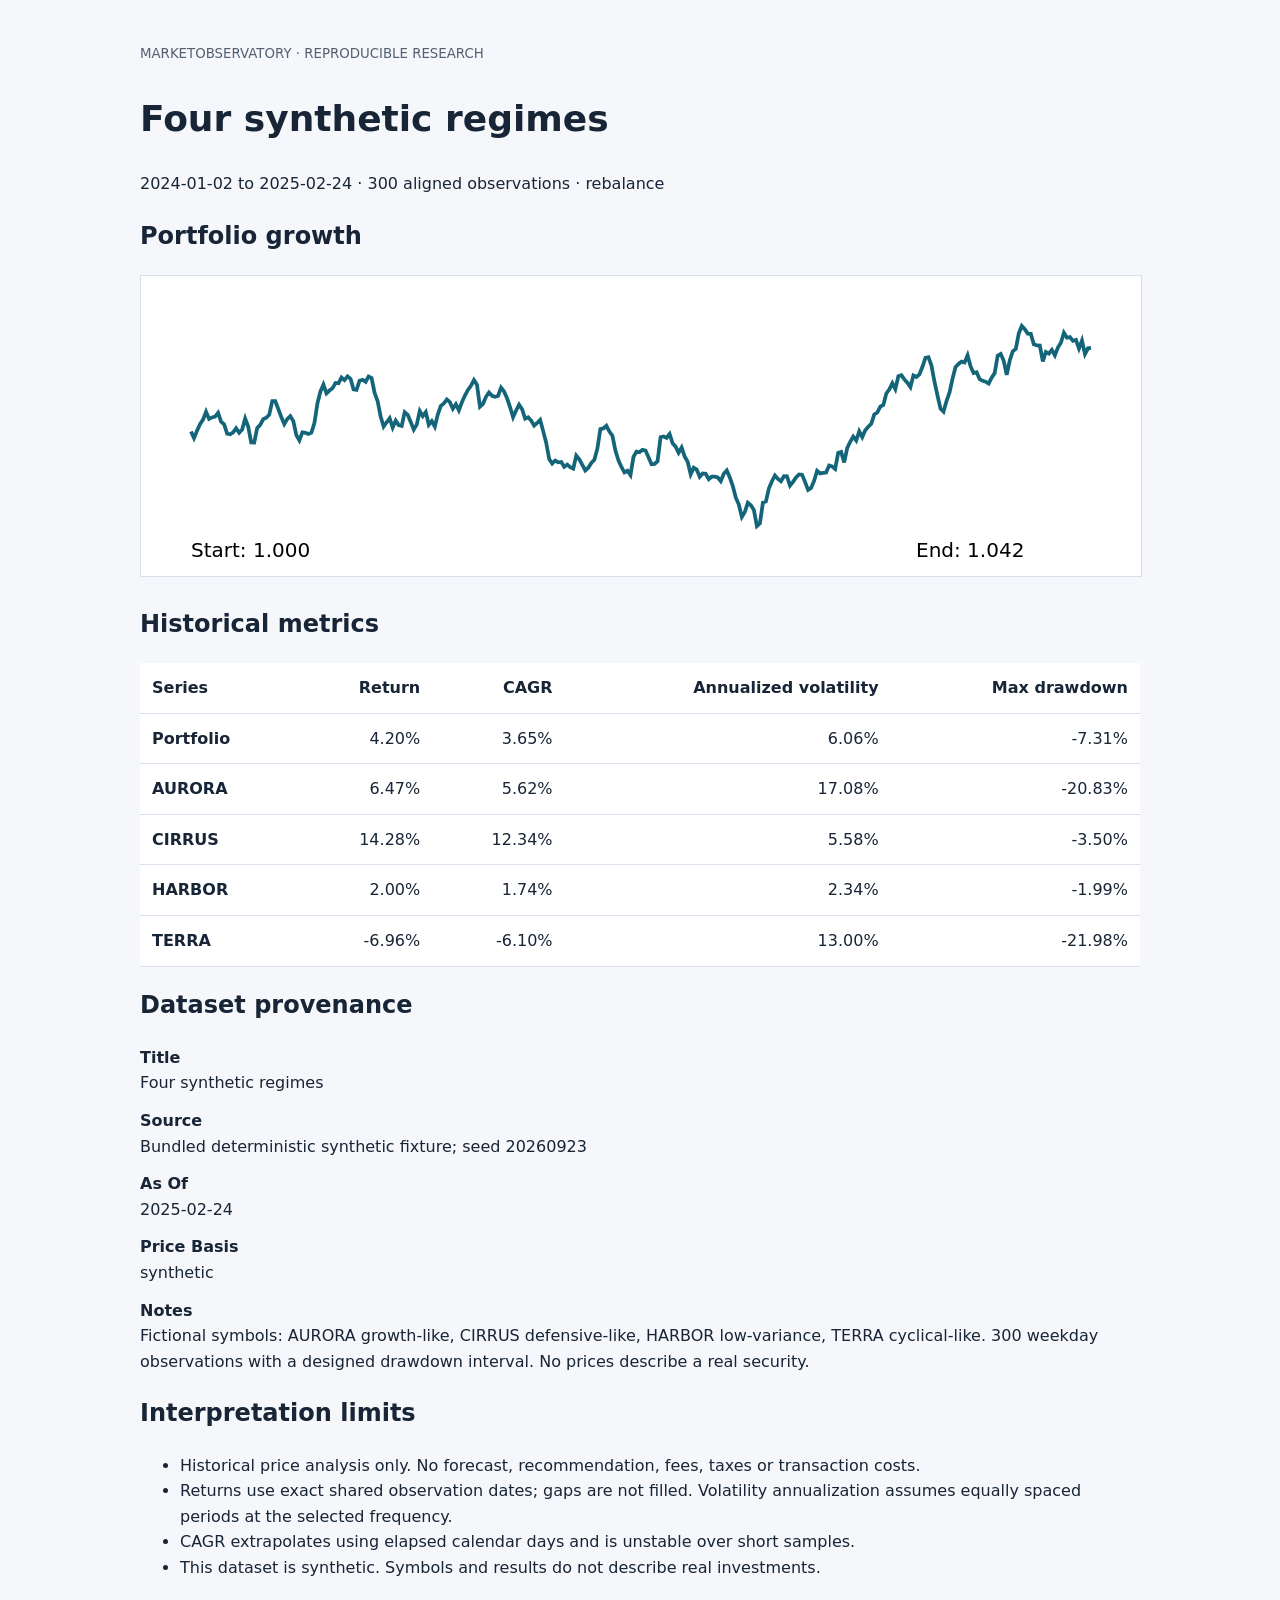
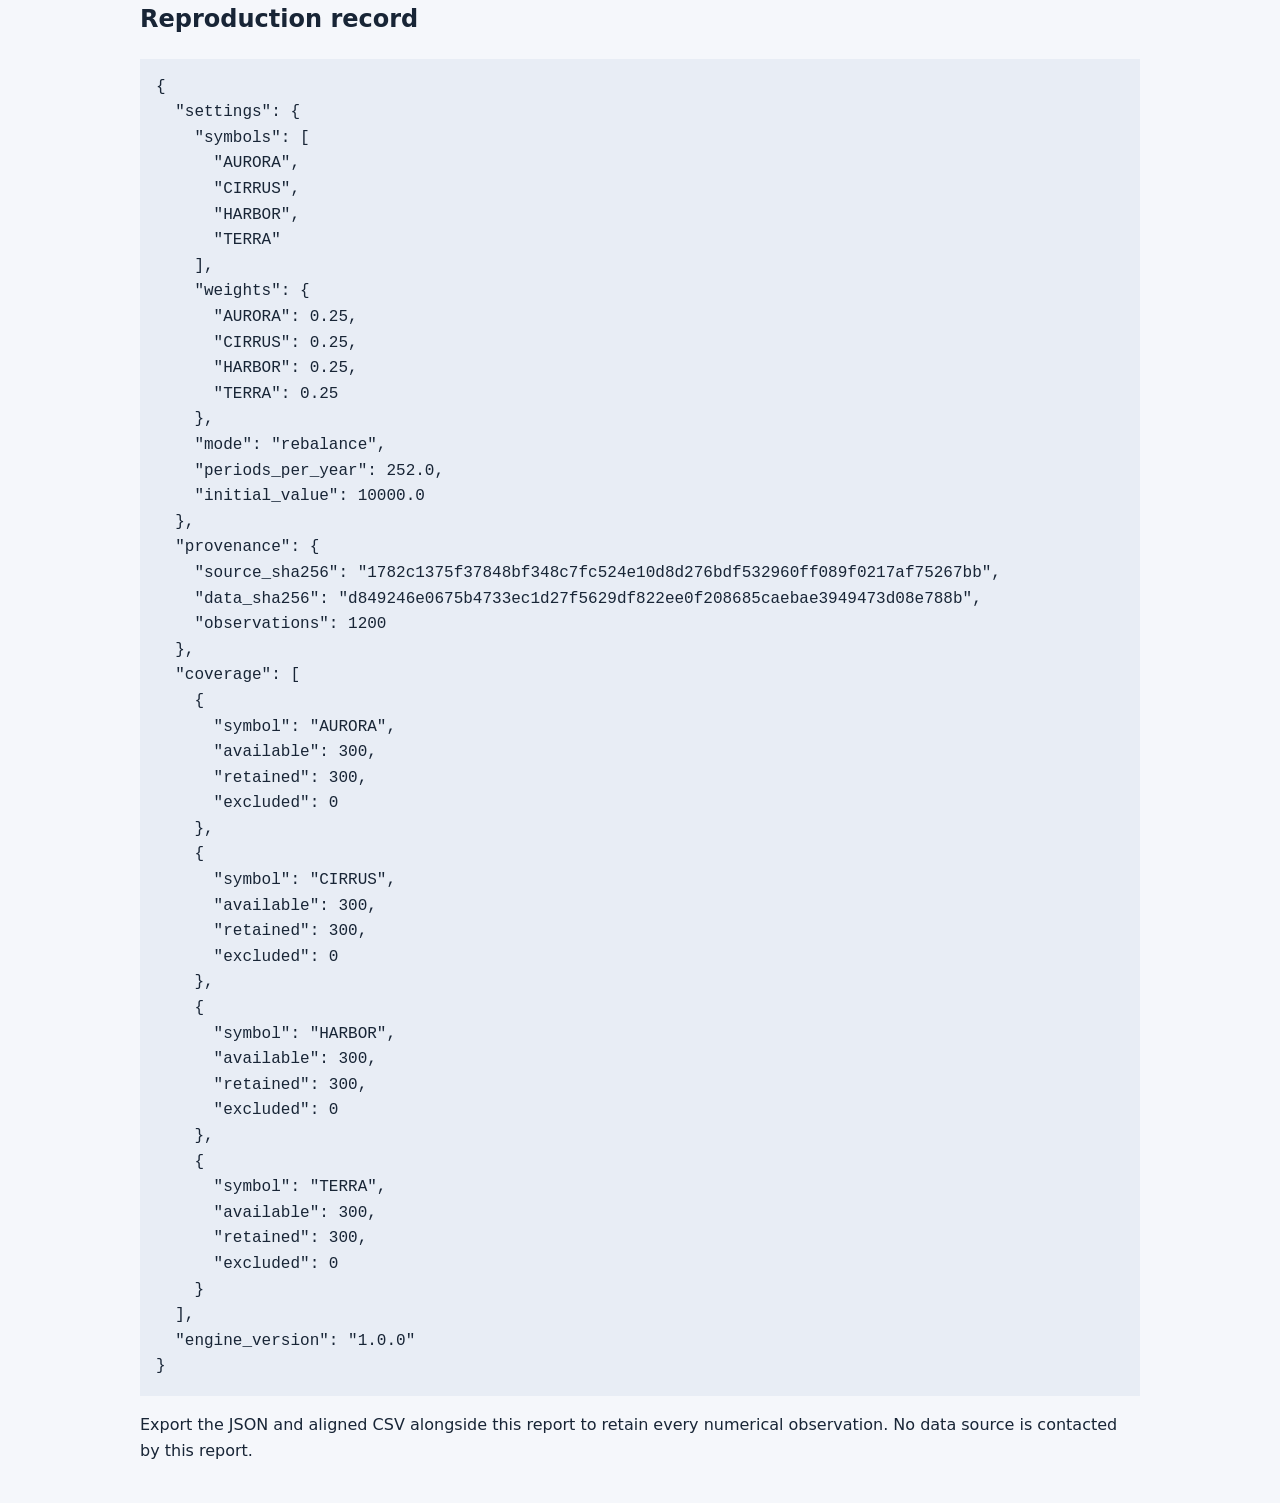
==== docs/example-report.html @ bc867bb7 "Build an offline market research terminal with reproducible scenarios" ====
<!doctype html><html lang="en"><meta charset="utf-8"><meta name="viewport" content="width=device-width,initial-scale=1"><title>Four synthetic regimes | MarketObservatory</title><style>body{font:16px/1.6 system-ui,sans-serif;color:#182536;background:#f5f7fb;max-width:1000px;margin:40px auto;padding:0 24px}h1{font-size:36px}small{color:#526071}table{border-collapse:collapse;width:100%;background:white}th,td{text-align:right;padding:12px;border-bottom:1px solid #d9e0eb}th:first-child{text-align:left}dt{font-weight:bold}dd{margin:0 0 12px;overflow-wrap:anywhere}pre{white-space:pre-wrap;overflow-wrap:anywhere;background:#e8edf5;padding:16px}svg{width:100%;background:white;border:1px solid #d9e0eb}@media print{body{margin:0}}</style><body><small>MARKETOBSERVATORY · REPRODUCIBLE RESEARCH</small><h1>Four synthetic regimes</h1><p>2024-01-02 to 2025-02-24 · 300 aligned observations · rebalance</p><h2>Portfolio growth</h2><svg viewBox="0 0 800 240" role="img" aria-label="Historical portfolio growth"><path d="M40.00,124.34 L42.41,129.70 L44.82,123.87 L47.22,118.51 L49.63,114.87 L52.04,108.66 L54.45,114.33 L56.86,113.13 L59.26,112.51 L61.67,109.46 L64.08,116.52 L66.49,118.58 L68.90,126.07 L71.30,126.60 L73.71,125.12 L76.12,121.85 L78.53,125.39 L80.94,122.86 L83.34,114.11 L85.75,120.44 L88.16,133.08 L90.57,133.21 L92.98,121.49 L95.38,119.13 L97.79,114.57 L100.20,113.44 L102.61,110.95 L105.02,100.07 L107.42,100.07 L109.83,106.41 L112.24,112.84 L114.65,118.53 L117.06,114.33 L119.46,112.08 L121.87,116.09 L124.28,127.27 L126.69,131.52 L129.10,125.13 L131.51,125.44 L133.91,126.44 L136.32,125.34 L138.73,117.57 L141.14,101.95 L143.55,92.38 L145.95,86.98 L148.36,93.96 L150.77,91.63 L153.18,89.87 L155.59,85.60 L157.99,85.80 L160.40,81.18 L162.81,83.25 L165.22,80.27 L167.63,82.25 L170.03,90.73 L172.44,91.15 L174.85,83.83 L177.26,83.05 L179.67,84.66 L182.07,80.41 L184.48,81.62 L186.89,93.59 L189.30,100.14 L191.71,112.37 L194.11,120.47 L196.52,117.01 L198.93,113.77 L201.34,121.16 L203.75,115.76 L206.15,119.32 L208.56,119.97 L210.97,108.94 L213.38,111.09 L215.79,116.71 L218.19,122.85 L220.60,118.92 L223.01,108.02 L225.42,112.13 L227.83,108.94 L230.23,119.03 L232.64,116.06 L235.05,120.54 L237.46,110.68 L239.87,103.94 L242.27,101.91 L244.68,98.75 L247.09,100.95 L249.50,106.21 L251.91,102.59 L254.31,107.44 L256.72,101.06 L259.13,95.61 L261.54,91.17 L263.95,87.81 L266.35,83.16 L268.76,86.98 L271.17,104.47 L273.58,102.24 L275.99,96.64 L278.39,93.19 L280.80,95.82 L283.21,96.59 L285.62,96.00 L288.03,89.29 L290.43,92.35 L292.84,97.83 L295.25,104.85 L297.66,112.96 L300.07,107.58 L302.47,102.94 L304.88,106.56 L307.29,114.08 L309.70,112.98 L312.11,115.70 L314.52,119.64 L316.92,117.55 L319.33,115.06 L321.74,124.11 L324.15,133.38 L326.56,146.47 L328.96,150.09 L331.37,147.63 L333.78,149.03 L336.19,148.73 L338.60,152.60 L341.00,150.87 L343.41,152.93 L345.82,154.04 L348.23,143.74 L350.64,146.68 L353.04,151.16 L355.45,155.59 L357.86,153.41 L360.27,149.54 L362.68,147.08 L365.08,138.18 L367.49,122.52 L369.90,121.96 L372.31,119.86 L374.72,124.49 L377.12,127.78 L379.53,139.68 L381.94,147.45 L384.35,152.79 L386.76,157.07 L389.16,155.75 L391.57,159.22 L393.98,144.72 L396.39,140.42 L398.80,140.97 L401.20,139.07 L403.61,139.67 L406.02,145.08 L408.43,150.58 L410.84,150.32 L413.24,148.18 L415.65,129.05 L418.06,128.34 L420.47,129.51 L422.88,126.41 L425.28,133.85 L427.69,136.54 L430.10,141.40 L432.51,137.28 L434.92,144.31 L437.32,148.64 L439.73,158.63 L442.14,153.35 L444.55,154.82 L446.96,160.59 L449.36,157.92 L451.77,158.26 L454.18,162.53 L456.59,160.55 L459.00,160.54 L461.40,161.19 L463.81,164.14 L466.22,158.20 L468.63,155.55 L471.04,161.15 L473.44,168.12 L475.85,177.37 L478.26,182.86 L480.67,192.74 L483.08,188.69 L485.48,181.43 L487.89,183.38 L490.30,187.12 L492.71,200.00 L495.12,197.83 L497.53,181.30 L499.93,180.33 L502.34,169.83 L504.75,164.16 L507.16,159.58 L509.57,162.38 L511.97,164.23 L514.38,160.17 L516.79,160.27 L519.20,167.69 L521.61,164.72 L524.01,161.09 L526.42,158.72 L528.83,158.92 L531.24,164.69 L533.65,171.15 L536.05,169.51 L538.46,163.98 L540.87,155.89 L543.28,157.98 L545.69,157.47 L548.09,157.26 L550.50,151.55 L552.91,152.29 L555.32,154.32 L557.73,141.53 L560.13,140.70 L562.54,149.17 L564.95,137.69 L567.36,132.61 L569.77,128.46 L572.17,131.62 L574.58,124.27 L576.99,128.87 L579.40,123.45 L581.81,120.64 L584.21,118.19 L586.62,110.85 L589.03,109.25 L591.44,104.44 L593.85,103.11 L596.25,93.96 L598.66,90.63 L601.07,85.68 L603.48,90.44 L605.89,80.10 L608.29,79.33 L610.70,82.71 L613.11,85.40 L615.52,88.86 L617.93,79.61 L620.33,80.77 L622.74,78.68 L625.15,72.65 L627.56,65.53 L629.97,64.93 L632.37,71.67 L634.78,84.59 L637.19,95.61 L639.60,106.10 L642.01,108.57 L644.41,100.05 L646.82,93.16 L649.23,82.12 L651.64,72.84 L654.05,70.31 L656.45,68.47 L658.86,69.23 L661.27,63.43 L663.68,72.37 L666.09,77.59 L668.49,76.95 L670.90,82.56 L673.31,83.85 L675.72,84.59 L678.13,86.05 L680.54,81.38 L682.94,77.61 L685.35,63.65 L687.76,62.25 L690.17,67.85 L692.58,79.01 L694.98,67.61 L697.39,60.26 L699.80,58.43 L702.21,46.06 L704.62,40.00 L707.02,42.53 L709.43,46.11 L711.84,46.22 L714.25,54.63 L716.66,55.51 L719.06,55.66 L721.47,68.32 L723.88,60.72 L726.29,62.08 L728.70,59.03 L731.10,63.49 L733.51,57.19 L735.92,53.35 L738.33,45.46 L740.74,49.40 L743.14,48.92 L745.55,51.93 L747.96,51.13 L750.37,58.04 L752.78,51.69 L755.18,62.41 L757.59,57.85 L760.00,57.46" fill="none" stroke="#146579" stroke-width="3"/><text x="40" y="225">Start: 1.000</text><text x="620" y="225">End: 1.042</text></svg><h2>Historical metrics</h2><table><thead><tr><th>Series</th><th>Return</th><th>CAGR</th><th>Annualized volatility</th><th>Max drawdown</th></tr></thead><tbody><tr><th>Portfolio</th><td>4.20%</td><td>3.65%</td><td>6.06%</td><td>-7.31%</td></tr><tr><th>AURORA</th><td>6.47%</td><td>5.62%</td><td>17.08%</td><td>-20.83%</td></tr><tr><th>CIRRUS</th><td>14.28%</td><td>12.34%</td><td>5.58%</td><td>-3.50%</td></tr><tr><th>HARBOR</th><td>2.00%</td><td>1.74%</td><td>2.34%</td><td>-1.99%</td></tr><tr><th>TERRA</th><td>-6.96%</td><td>-6.10%</td><td>13.00%</td><td>-21.98%</td></tr></tbody></table><h2>Dataset provenance</h2><dl><dt>Title</dt><dd>Four synthetic regimes</dd><dt>Source</dt><dd>Bundled deterministic synthetic fixture; seed 20260923</dd><dt>As Of</dt><dd>2025-02-24</dd><dt>Price Basis</dt><dd>synthetic</dd><dt>Notes</dt><dd>Fictional symbols: AURORA growth-like, CIRRUS defensive-like, HARBOR low-variance, TERRA cyclical-like. 300 weekday observations with a designed drawdown interval. No prices describe a real security.</dd></dl><h2>Interpretation limits</h2><ul><li>Historical price analysis only. No forecast, recommendation, fees, taxes or transaction costs.</li><li>Returns use exact shared observation dates; gaps are not filled. Volatility annualization assumes equally spaced periods at the selected frequency.</li><li>CAGR extrapolates using elapsed calendar days and is unstable over short samples.</li><li>This dataset is synthetic. Symbols and results do not describe real investments.</li></ul><h2>Reproduction record</h2><pre>{
  &quot;settings&quot;: {
    &quot;symbols&quot;: [
      &quot;AURORA&quot;,
      &quot;CIRRUS&quot;,
      &quot;HARBOR&quot;,
      &quot;TERRA&quot;
    ],
    &quot;weights&quot;: {
      &quot;AURORA&quot;: 0.25,
      &quot;CIRRUS&quot;: 0.25,
      &quot;HARBOR&quot;: 0.25,
      &quot;TERRA&quot;: 0.25
    },
    &quot;mode&quot;: &quot;rebalance&quot;,
    &quot;periods_per_year&quot;: 252.0,
    &quot;initial_value&quot;: 10000.0
  },
  &quot;provenance&quot;: {
    &quot;source_sha256&quot;: &quot;1782c1375f37848bf348c7fc524e10d8d276bdf532960ff089f0217af75267bb&quot;,
    &quot;data_sha256&quot;: &quot;d849246e0675b4733ec1d27f5629df822ee0f208685caebae3949473d08e788b&quot;,
    &quot;observations&quot;: 1200
  },
  &quot;coverage&quot;: [
    {
      &quot;symbol&quot;: &quot;AURORA&quot;,
      &quot;available&quot;: 300,
      &quot;retained&quot;: 300,
      &quot;excluded&quot;: 0
    },
    {
      &quot;symbol&quot;: &quot;CIRRUS&quot;,
      &quot;available&quot;: 300,
      &quot;retained&quot;: 300,
      &quot;excluded&quot;: 0
    },
    {
      &quot;symbol&quot;: &quot;HARBOR&quot;,
      &quot;available&quot;: 300,
      &quot;retained&quot;: 300,
      &quot;excluded&quot;: 0
    },
    {
      &quot;symbol&quot;: &quot;TERRA&quot;,
      &quot;available&quot;: 300,
      &quot;retained&quot;: 300,
      &quot;excluded&quot;: 0
    }
  ],
  &quot;engine_version&quot;: &quot;1.0.0&quot;
}</pre><p>Export the JSON and aligned CSV alongside this report to retain every numerical observation. No data source is contacted by this report.</p></body></html>
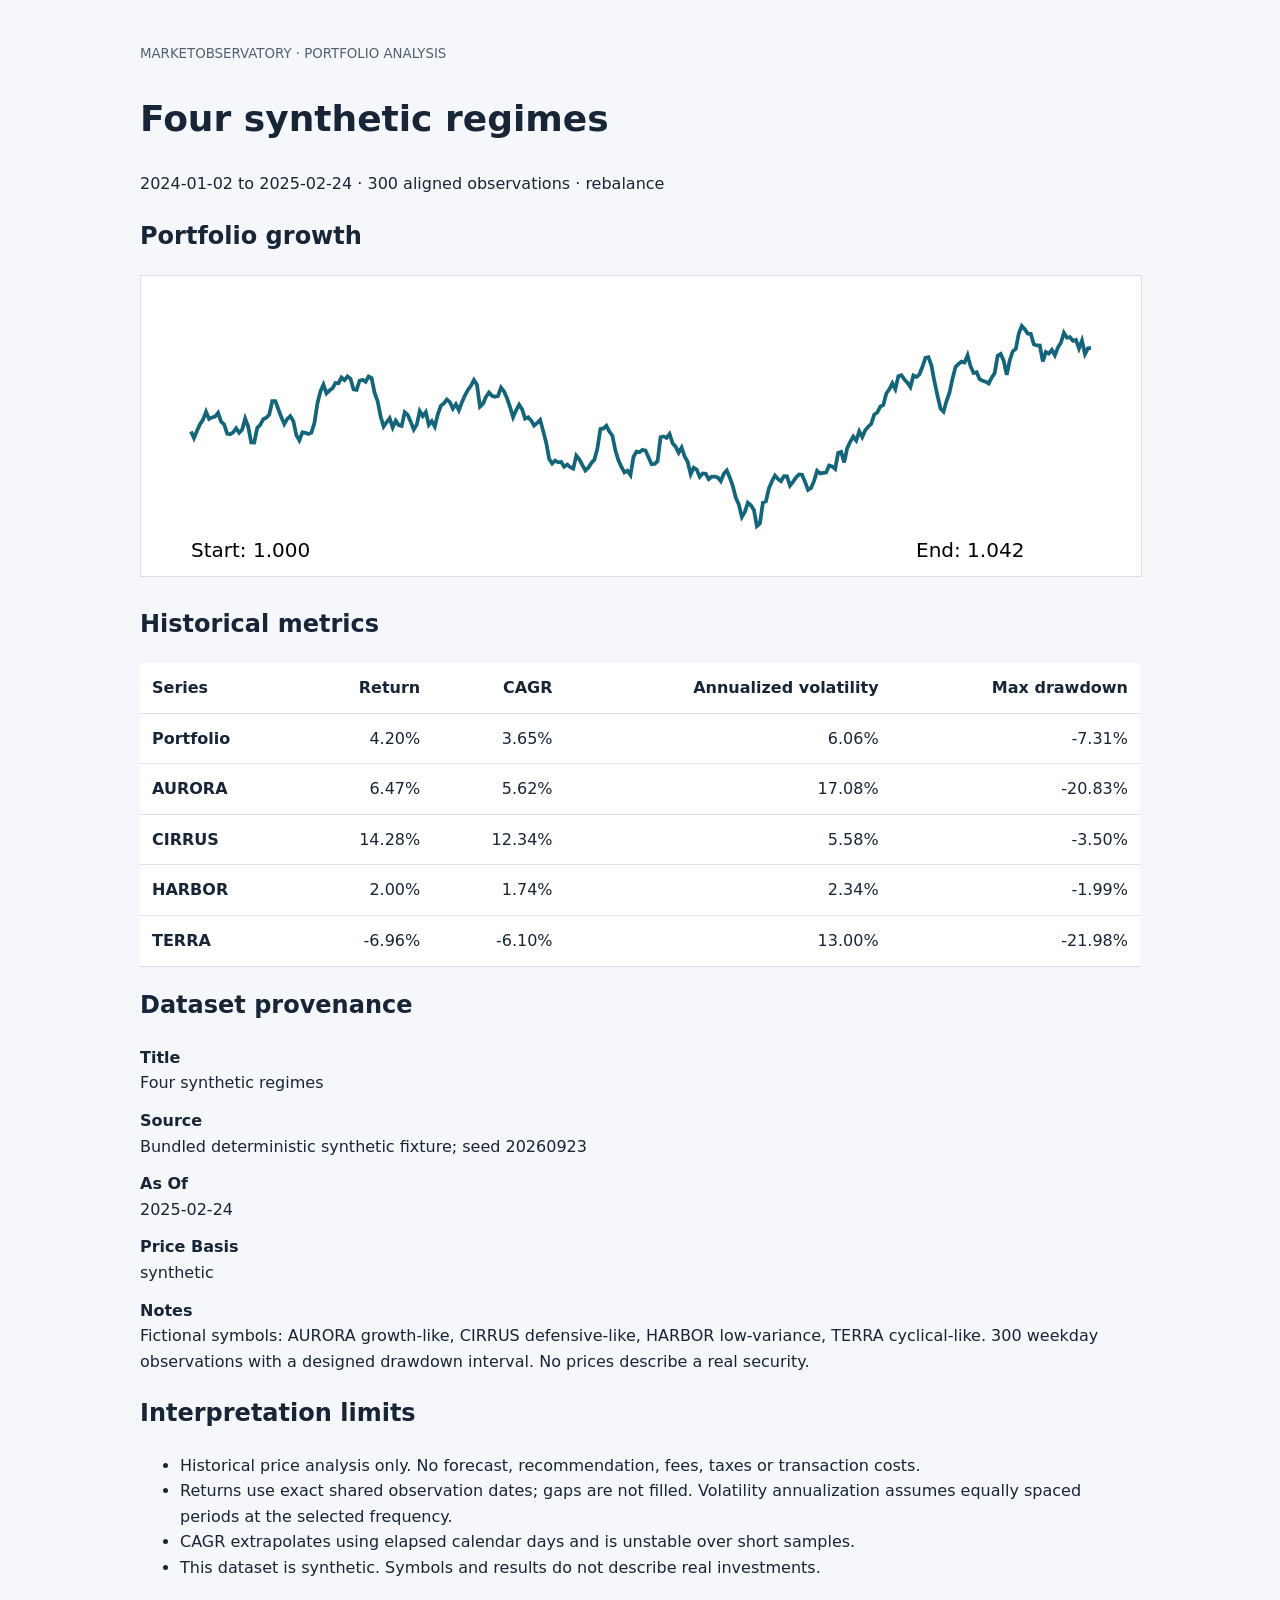
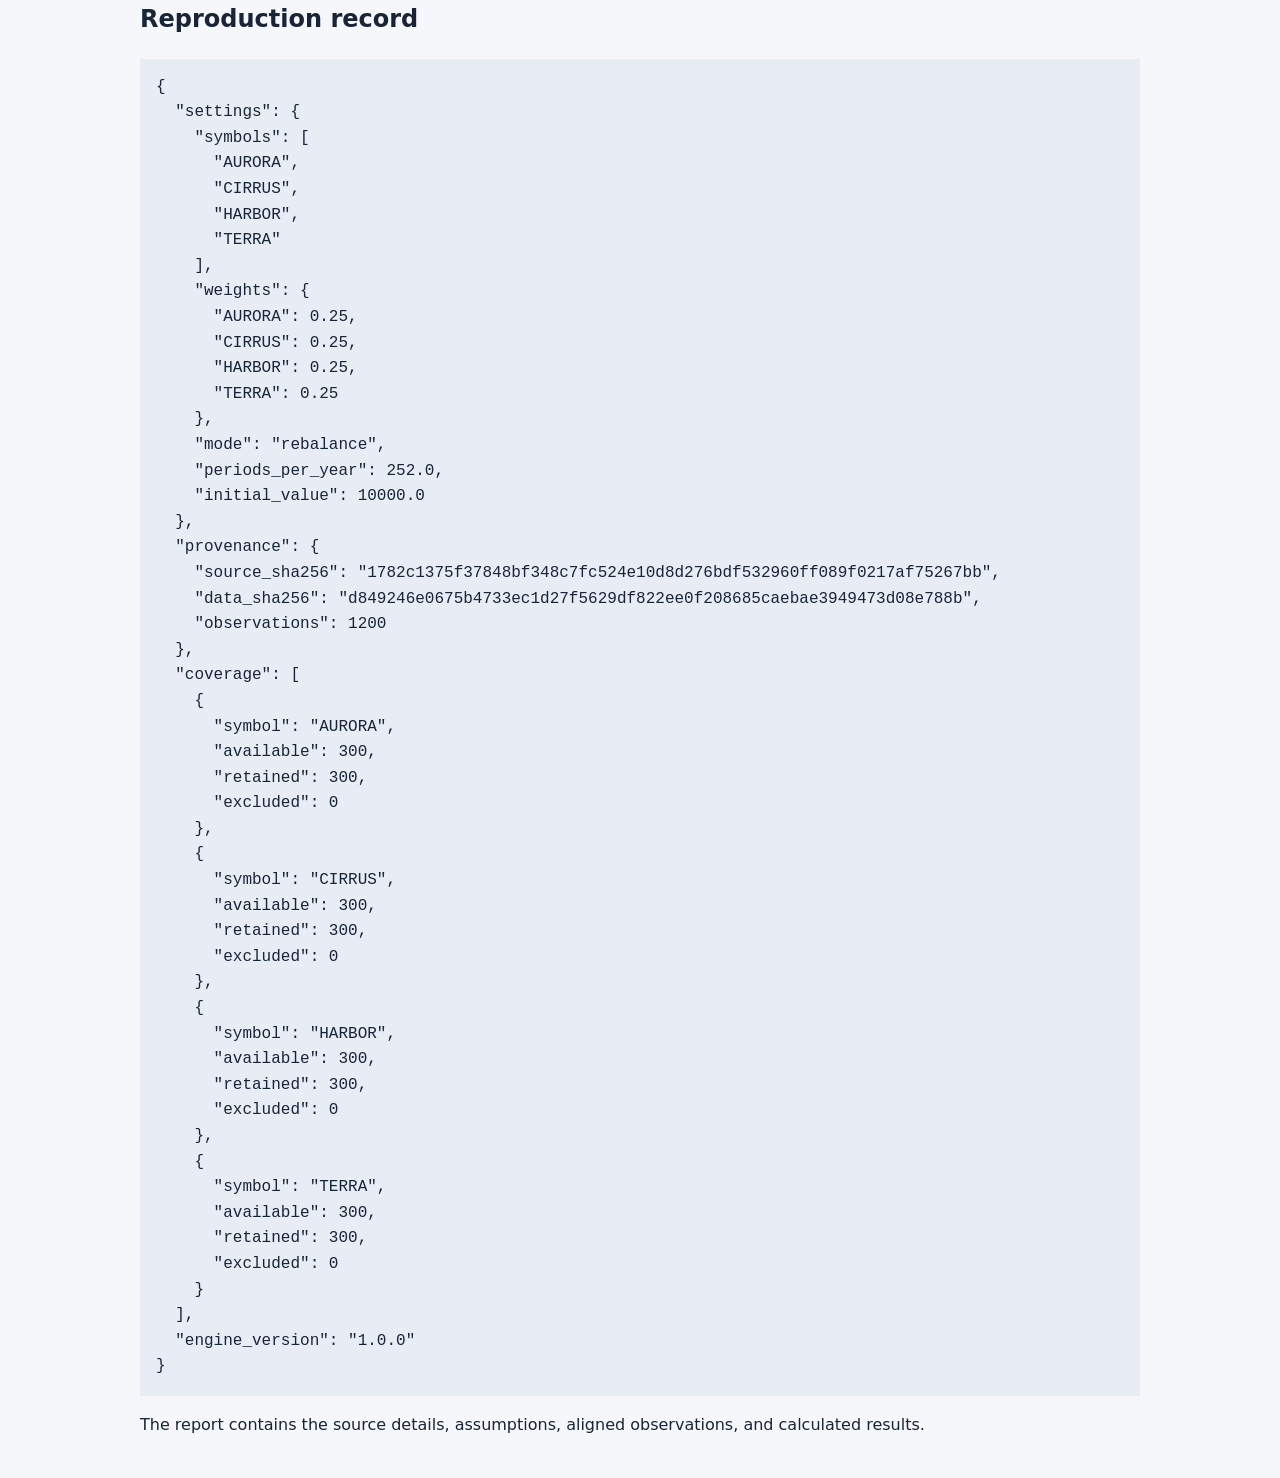
==== commit b0e5cd79: "Replace generic MarketObservatory copy" ====
--- a/docs/example-report.html
+++ b/docs/example-report.html
@@ -1,4 +1,4 @@
-<!doctype html><html lang="en"><meta charset="utf-8"><meta name="viewport" content="width=device-width,initial-scale=1"><title>Four synthetic regimes | MarketObservatory</title><style>body{font:16px/1.6 system-ui,sans-serif;color:#182536;background:#f5f7fb;max-width:1000px;margin:40px auto;padding:0 24px}h1{font-size:36px}small{color:#526071}table{border-collapse:collapse;width:100%;background:white}th,td{text-align:right;padding:12px;border-bottom:1px solid #d9e0eb}th:first-child{text-align:left}dt{font-weight:bold}dd{margin:0 0 12px;overflow-wrap:anywhere}pre{white-space:pre-wrap;overflow-wrap:anywhere;background:#e8edf5;padding:16px}svg{width:100%;background:white;border:1px solid #d9e0eb}@media print{body{margin:0}}</style><body><small>MARKETOBSERVATORY · REPRODUCIBLE RESEARCH</small><h1>Four synthetic regimes</h1><p>2024-01-02 to 2025-02-24 · 300 aligned observations · rebalance</p><h2>Portfolio growth</h2><svg viewBox="0 0 800 240" role="img" aria-label="Historical portfolio growth"><path d="M40.00,124.34 L42.41,129.70 L44.82,123.87 L47.22,118.51 L49.63,114.87 L52.04,108.66 L54.45,114.33 L56.86,113.13 L59.26,112.51 L61.67,109.46 L64.08,116.52 L66.49,118.58 L68.90,126.07 L71.30,126.60 L73.71,125.12 L76.12,121.85 L78.53,125.39 L80.94,122.86 L83.34,114.11 L85.75,120.44 L88.16,133.08 L90.57,133.21 L92.98,121.49 L95.38,119.13 L97.79,114.57 L100.20,113.44 L102.61,110.95 L105.02,100.07 L107.42,100.07 L109.83,106.41 L112.24,112.84 L114.65,118.53 L117.06,114.33 L119.46,112.08 L121.87,116.09 L124.28,127.27 L126.69,131.52 L129.10,125.13 L131.51,125.44 L133.91,126.44 L136.32,125.34 L138.73,117.57 L141.14,101.95 L143.55,92.38 L145.95,86.98 L148.36,93.96 L150.77,91.63 L153.18,89.87 L155.59,85.60 L157.99,85.80 L160.40,81.18 L162.81,83.25 L165.22,80.27 L167.63,82.25 L170.03,90.73 L172.44,91.15 L174.85,83.83 L177.26,83.05 L179.67,84.66 L182.07,80.41 L184.48,81.62 L186.89,93.59 L189.30,100.14 L191.71,112.37 L194.11,120.47 L196.52,117.01 L198.93,113.77 L201.34,121.16 L203.75,115.76 L206.15,119.32 L208.56,119.97 L210.97,108.94 L213.38,111.09 L215.79,116.71 L218.19,122.85 L220.60,118.92 L223.01,108.02 L225.42,112.13 L227.83,108.94 L230.23,119.03 L232.64,116.06 L235.05,120.54 L237.46,110.68 L239.87,103.94 L242.27,101.91 L244.68,98.75 L247.09,100.95 L249.50,106.21 L251.91,102.59 L254.31,107.44 L256.72,101.06 L259.13,95.61 L261.54,91.17 L263.95,87.81 L266.35,83.16 L268.76,86.98 L271.17,104.47 L273.58,102.24 L275.99,96.64 L278.39,93.19 L280.80,95.82 L283.21,96.59 L285.62,96.00 L288.03,89.29 L290.43,92.35 L292.84,97.83 L295.25,104.85 L297.66,112.96 L300.07,107.58 L302.47,102.94 L304.88,106.56 L307.29,114.08 L309.70,112.98 L312.11,115.70 L314.52,119.64 L316.92,117.55 L319.33,115.06 L321.74,124.11 L324.15,133.38 L326.56,146.47 L328.96,150.09 L331.37,147.63 L333.78,149.03 L336.19,148.73 L338.60,152.60 L341.00,150.87 L343.41,152.93 L345.82,154.04 L348.23,143.74 L350.64,146.68 L353.04,151.16 L355.45,155.59 L357.86,153.41 L360.27,149.54 L362.68,147.08 L365.08,138.18 L367.49,122.52 L369.90,121.96 L372.31,119.86 L374.72,124.49 L377.12,127.78 L379.53,139.68 L381.94,147.45 L384.35,152.79 L386.76,157.07 L389.16,155.75 L391.57,159.22 L393.98,144.72 L396.39,140.42 L398.80,140.97 L401.20,139.07 L403.61,139.67 L406.02,145.08 L408.43,150.58 L410.84,150.32 L413.24,148.18 L415.65,129.05 L418.06,128.34 L420.47,129.51 L422.88,126.41 L425.28,133.85 L427.69,136.54 L430.10,141.40 L432.51,137.28 L434.92,144.31 L437.32,148.64 L439.73,158.63 L442.14,153.35 L444.55,154.82 L446.96,160.59 L449.36,157.92 L451.77,158.26 L454.18,162.53 L456.59,160.55 L459.00,160.54 L461.40,161.19 L463.81,164.14 L466.22,158.20 L468.63,155.55 L471.04,161.15 L473.44,168.12 L475.85,177.37 L478.26,182.86 L480.67,192.74 L483.08,188.69 L485.48,181.43 L487.89,183.38 L490.30,187.12 L492.71,200.00 L495.12,197.83 L497.53,181.30 L499.93,180.33 L502.34,169.83 L504.75,164.16 L507.16,159.58 L509.57,162.38 L511.97,164.23 L514.38,160.17 L516.79,160.27 L519.20,167.69 L521.61,164.72 L524.01,161.09 L526.42,158.72 L528.83,158.92 L531.24,164.69 L533.65,171.15 L536.05,169.51 L538.46,163.98 L540.87,155.89 L543.28,157.98 L545.69,157.47 L548.09,157.26 L550.50,151.55 L552.91,152.29 L555.32,154.32 L557.73,141.53 L560.13,140.70 L562.54,149.17 L564.95,137.69 L567.36,132.61 L569.77,128.46 L572.17,131.62 L574.58,124.27 L576.99,128.87 L579.40,123.45 L581.81,120.64 L584.21,118.19 L586.62,110.85 L589.03,109.25 L591.44,104.44 L593.85,103.11 L596.25,93.96 L598.66,90.63 L601.07,85.68 L603.48,90.44 L605.89,80.10 L608.29,79.33 L610.70,82.71 L613.11,85.40 L615.52,88.86 L617.93,79.61 L620.33,80.77 L622.74,78.68 L625.15,72.65 L627.56,65.53 L629.97,64.93 L632.37,71.67 L634.78,84.59 L637.19,95.61 L639.60,106.10 L642.01,108.57 L644.41,100.05 L646.82,93.16 L649.23,82.12 L651.64,72.84 L654.05,70.31 L656.45,68.47 L658.86,69.23 L661.27,63.43 L663.68,72.37 L666.09,77.59 L668.49,76.95 L670.90,82.56 L673.31,83.85 L675.72,84.59 L678.13,86.05 L680.54,81.38 L682.94,77.61 L685.35,63.65 L687.76,62.25 L690.17,67.85 L692.58,79.01 L694.98,67.61 L697.39,60.26 L699.80,58.43 L702.21,46.06 L704.62,40.00 L707.02,42.53 L709.43,46.11 L711.84,46.22 L714.25,54.63 L716.66,55.51 L719.06,55.66 L721.47,68.32 L723.88,60.72 L726.29,62.08 L728.70,59.03 L731.10,63.49 L733.51,57.19 L735.92,53.35 L738.33,45.46 L740.74,49.40 L743.14,48.92 L745.55,51.93 L747.96,51.13 L750.37,58.04 L752.78,51.69 L755.18,62.41 L757.59,57.85 L760.00,57.46" fill="none" stroke="#146579" stroke-width="3"/><text x="40" y="225">Start: 1.000</text><text x="620" y="225">End: 1.042</text></svg><h2>Historical metrics</h2><table><thead><tr><th>Series</th><th>Return</th><th>CAGR</th><th>Annualized volatility</th><th>Max drawdown</th></tr></thead><tbody><tr><th>Portfolio</th><td>4.20%</td><td>3.65%</td><td>6.06%</td><td>-7.31%</td></tr><tr><th>AURORA</th><td>6.47%</td><td>5.62%</td><td>17.08%</td><td>-20.83%</td></tr><tr><th>CIRRUS</th><td>14.28%</td><td>12.34%</td><td>5.58%</td><td>-3.50%</td></tr><tr><th>HARBOR</th><td>2.00%</td><td>1.74%</td><td>2.34%</td><td>-1.99%</td></tr><tr><th>TERRA</th><td>-6.96%</td><td>-6.10%</td><td>13.00%</td><td>-21.98%</td></tr></tbody></table><h2>Dataset provenance</h2><dl><dt>Title</dt><dd>Four synthetic regimes</dd><dt>Source</dt><dd>Bundled deterministic synthetic fixture; seed 20260923</dd><dt>As Of</dt><dd>2025-02-24</dd><dt>Price Basis</dt><dd>synthetic</dd><dt>Notes</dt><dd>Fictional symbols: AURORA growth-like, CIRRUS defensive-like, HARBOR low-variance, TERRA cyclical-like. 300 weekday observations with a designed drawdown interval. No prices describe a real security.</dd></dl><h2>Interpretation limits</h2><ul><li>Historical price analysis only. No forecast, recommendation, fees, taxes or transaction costs.</li><li>Returns use exact shared observation dates; gaps are not filled. Volatility annualization assumes equally spaced periods at the selected frequency.</li><li>CAGR extrapolates using elapsed calendar days and is unstable over short samples.</li><li>This dataset is synthetic. Symbols and results do not describe real investments.</li></ul><h2>Reproduction record</h2><pre>{
+<!doctype html><html lang="en"><meta charset="utf-8"><meta name="viewport" content="width=device-width,initial-scale=1"><title>Four synthetic regimes | MarketObservatory</title><style>body{font:16px/1.6 system-ui,sans-serif;color:#182536;background:#f5f7fb;max-width:1000px;margin:40px auto;padding:0 24px}h1{font-size:36px}small{color:#526071}table{border-collapse:collapse;width:100%;background:white}th,td{text-align:right;padding:12px;border-bottom:1px solid #d9e0eb}th:first-child{text-align:left}dt{font-weight:bold}dd{margin:0 0 12px;overflow-wrap:anywhere}pre{white-space:pre-wrap;overflow-wrap:anywhere;background:#e8edf5;padding:16px}svg{width:100%;background:white;border:1px solid #d9e0eb}@media print{body{margin:0}}</style><body><small>MARKETOBSERVATORY · PORTFOLIO ANALYSIS</small><h1>Four synthetic regimes</h1><p>2024-01-02 to 2025-02-24 · 300 aligned observations · rebalance</p><h2>Portfolio growth</h2><svg viewBox="0 0 800 240" role="img" aria-label="Historical portfolio growth"><path d="M40.00,124.34 L42.41,129.70 L44.82,123.87 L47.22,118.51 L49.63,114.87 L52.04,108.66 L54.45,114.33 L56.86,113.13 L59.26,112.51 L61.67,109.46 L64.08,116.52 L66.49,118.58 L68.90,126.07 L71.30,126.60 L73.71,125.12 L76.12,121.85 L78.53,125.39 L80.94,122.86 L83.34,114.11 L85.75,120.44 L88.16,133.08 L90.57,133.21 L92.98,121.49 L95.38,119.13 L97.79,114.57 L100.20,113.44 L102.61,110.95 L105.02,100.07 L107.42,100.07 L109.83,106.41 L112.24,112.84 L114.65,118.53 L117.06,114.33 L119.46,112.08 L121.87,116.09 L124.28,127.27 L126.69,131.52 L129.10,125.13 L131.51,125.44 L133.91,126.44 L136.32,125.34 L138.73,117.57 L141.14,101.95 L143.55,92.38 L145.95,86.98 L148.36,93.96 L150.77,91.63 L153.18,89.87 L155.59,85.60 L157.99,85.80 L160.40,81.18 L162.81,83.25 L165.22,80.27 L167.63,82.25 L170.03,90.73 L172.44,91.15 L174.85,83.83 L177.26,83.05 L179.67,84.66 L182.07,80.41 L184.48,81.62 L186.89,93.59 L189.30,100.14 L191.71,112.37 L194.11,120.47 L196.52,117.01 L198.93,113.77 L201.34,121.16 L203.75,115.76 L206.15,119.32 L208.56,119.97 L210.97,108.94 L213.38,111.09 L215.79,116.71 L218.19,122.85 L220.60,118.92 L223.01,108.02 L225.42,112.13 L227.83,108.94 L230.23,119.03 L232.64,116.06 L235.05,120.54 L237.46,110.68 L239.87,103.94 L242.27,101.91 L244.68,98.75 L247.09,100.95 L249.50,106.21 L251.91,102.59 L254.31,107.44 L256.72,101.06 L259.13,95.61 L261.54,91.17 L263.95,87.81 L266.35,83.16 L268.76,86.98 L271.17,104.47 L273.58,102.24 L275.99,96.64 L278.39,93.19 L280.80,95.82 L283.21,96.59 L285.62,96.00 L288.03,89.29 L290.43,92.35 L292.84,97.83 L295.25,104.85 L297.66,112.96 L300.07,107.58 L302.47,102.94 L304.88,106.56 L307.29,114.08 L309.70,112.98 L312.11,115.70 L314.52,119.64 L316.92,117.55 L319.33,115.06 L321.74,124.11 L324.15,133.38 L326.56,146.47 L328.96,150.09 L331.37,147.63 L333.78,149.03 L336.19,148.73 L338.60,152.60 L341.00,150.87 L343.41,152.93 L345.82,154.04 L348.23,143.74 L350.64,146.68 L353.04,151.16 L355.45,155.59 L357.86,153.41 L360.27,149.54 L362.68,147.08 L365.08,138.18 L367.49,122.52 L369.90,121.96 L372.31,119.86 L374.72,124.49 L377.12,127.78 L379.53,139.68 L381.94,147.45 L384.35,152.79 L386.76,157.07 L389.16,155.75 L391.57,159.22 L393.98,144.72 L396.39,140.42 L398.80,140.97 L401.20,139.07 L403.61,139.67 L406.02,145.08 L408.43,150.58 L410.84,150.32 L413.24,148.18 L415.65,129.05 L418.06,128.34 L420.47,129.51 L422.88,126.41 L425.28,133.85 L427.69,136.54 L430.10,141.40 L432.51,137.28 L434.92,144.31 L437.32,148.64 L439.73,158.63 L442.14,153.35 L444.55,154.82 L446.96,160.59 L449.36,157.92 L451.77,158.26 L454.18,162.53 L456.59,160.55 L459.00,160.54 L461.40,161.19 L463.81,164.14 L466.22,158.20 L468.63,155.55 L471.04,161.15 L473.44,168.12 L475.85,177.37 L478.26,182.86 L480.67,192.74 L483.08,188.69 L485.48,181.43 L487.89,183.38 L490.30,187.12 L492.71,200.00 L495.12,197.83 L497.53,181.30 L499.93,180.33 L502.34,169.83 L504.75,164.16 L507.16,159.58 L509.57,162.38 L511.97,164.23 L514.38,160.17 L516.79,160.27 L519.20,167.69 L521.61,164.72 L524.01,161.09 L526.42,158.72 L528.83,158.92 L531.24,164.69 L533.65,171.15 L536.05,169.51 L538.46,163.98 L540.87,155.89 L543.28,157.98 L545.69,157.47 L548.09,157.26 L550.50,151.55 L552.91,152.29 L555.32,154.32 L557.73,141.53 L560.13,140.70 L562.54,149.17 L564.95,137.69 L567.36,132.61 L569.77,128.46 L572.17,131.62 L574.58,124.27 L576.99,128.87 L579.40,123.45 L581.81,120.64 L584.21,118.19 L586.62,110.85 L589.03,109.25 L591.44,104.44 L593.85,103.11 L596.25,93.96 L598.66,90.63 L601.07,85.68 L603.48,90.44 L605.89,80.10 L608.29,79.33 L610.70,82.71 L613.11,85.40 L615.52,88.86 L617.93,79.61 L620.33,80.77 L622.74,78.68 L625.15,72.65 L627.56,65.53 L629.97,64.93 L632.37,71.67 L634.78,84.59 L637.19,95.61 L639.60,106.10 L642.01,108.57 L644.41,100.05 L646.82,93.16 L649.23,82.12 L651.64,72.84 L654.05,70.31 L656.45,68.47 L658.86,69.23 L661.27,63.43 L663.68,72.37 L666.09,77.59 L668.49,76.95 L670.90,82.56 L673.31,83.85 L675.72,84.59 L678.13,86.05 L680.54,81.38 L682.94,77.61 L685.35,63.65 L687.76,62.25 L690.17,67.85 L692.58,79.01 L694.98,67.61 L697.39,60.26 L699.80,58.43 L702.21,46.06 L704.62,40.00 L707.02,42.53 L709.43,46.11 L711.84,46.22 L714.25,54.63 L716.66,55.51 L719.06,55.66 L721.47,68.32 L723.88,60.72 L726.29,62.08 L728.70,59.03 L731.10,63.49 L733.51,57.19 L735.92,53.35 L738.33,45.46 L740.74,49.40 L743.14,48.92 L745.55,51.93 L747.96,51.13 L750.37,58.04 L752.78,51.69 L755.18,62.41 L757.59,57.85 L760.00,57.46" fill="none" stroke="#146579" stroke-width="3"/><text x="40" y="225">Start: 1.000</text><text x="620" y="225">End: 1.042</text></svg><h2>Historical metrics</h2><table><thead><tr><th>Series</th><th>Return</th><th>CAGR</th><th>Annualized volatility</th><th>Max drawdown</th></tr></thead><tbody><tr><th>Portfolio</th><td>4.20%</td><td>3.65%</td><td>6.06%</td><td>-7.31%</td></tr><tr><th>AURORA</th><td>6.47%</td><td>5.62%</td><td>17.08%</td><td>-20.83%</td></tr><tr><th>CIRRUS</th><td>14.28%</td><td>12.34%</td><td>5.58%</td><td>-3.50%</td></tr><tr><th>HARBOR</th><td>2.00%</td><td>1.74%</td><td>2.34%</td><td>-1.99%</td></tr><tr><th>TERRA</th><td>-6.96%</td><td>-6.10%</td><td>13.00%</td><td>-21.98%</td></tr></tbody></table><h2>Dataset provenance</h2><dl><dt>Title</dt><dd>Four synthetic regimes</dd><dt>Source</dt><dd>Bundled deterministic synthetic fixture; seed 20260923</dd><dt>As Of</dt><dd>2025-02-24</dd><dt>Price Basis</dt><dd>synthetic</dd><dt>Notes</dt><dd>Fictional symbols: AURORA growth-like, CIRRUS defensive-like, HARBOR low-variance, TERRA cyclical-like. 300 weekday observations with a designed drawdown interval. No prices describe a real security.</dd></dl><h2>Interpretation limits</h2><ul><li>Historical price analysis only. No forecast, recommendation, fees, taxes or transaction costs.</li><li>Returns use exact shared observation dates; gaps are not filled. Volatility annualization assumes equally spaced periods at the selected frequency.</li><li>CAGR extrapolates using elapsed calendar days and is unstable over short samples.</li><li>This dataset is synthetic. Symbols and results do not describe real investments.</li></ul><h2>Reproduction record</h2><pre>{
   &quot;settings&quot;: {
     &quot;symbols&quot;: [
       &quot;AURORA&quot;,
@@ -48,4 +48,4 @@
     }
   ],
   &quot;engine_version&quot;: &quot;1.0.0&quot;
-}</pre><p>Export the JSON and aligned CSV alongside this report to retain every numerical observation. No data source is contacted by this report.</p></body></html>+}</pre><p>The report contains the source details, assumptions, aligned observations, and calculated results.</p></body></html>
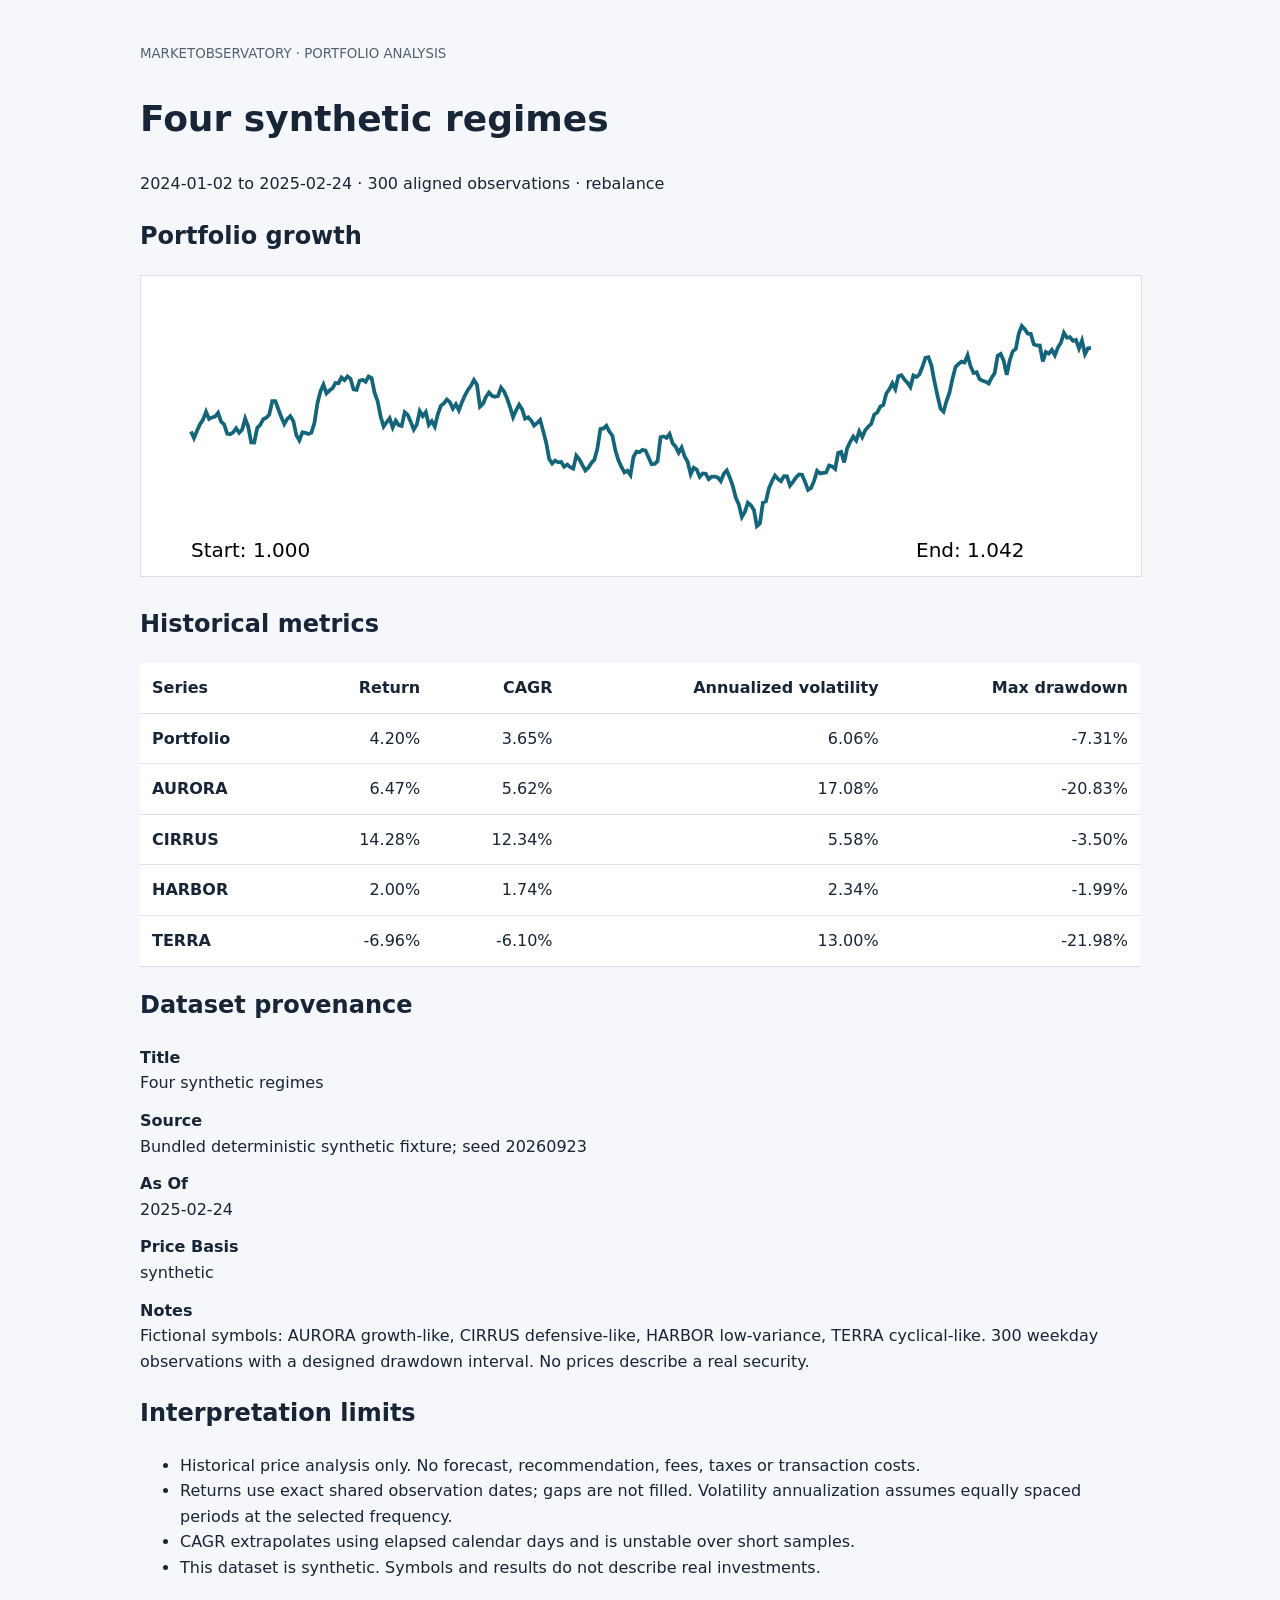
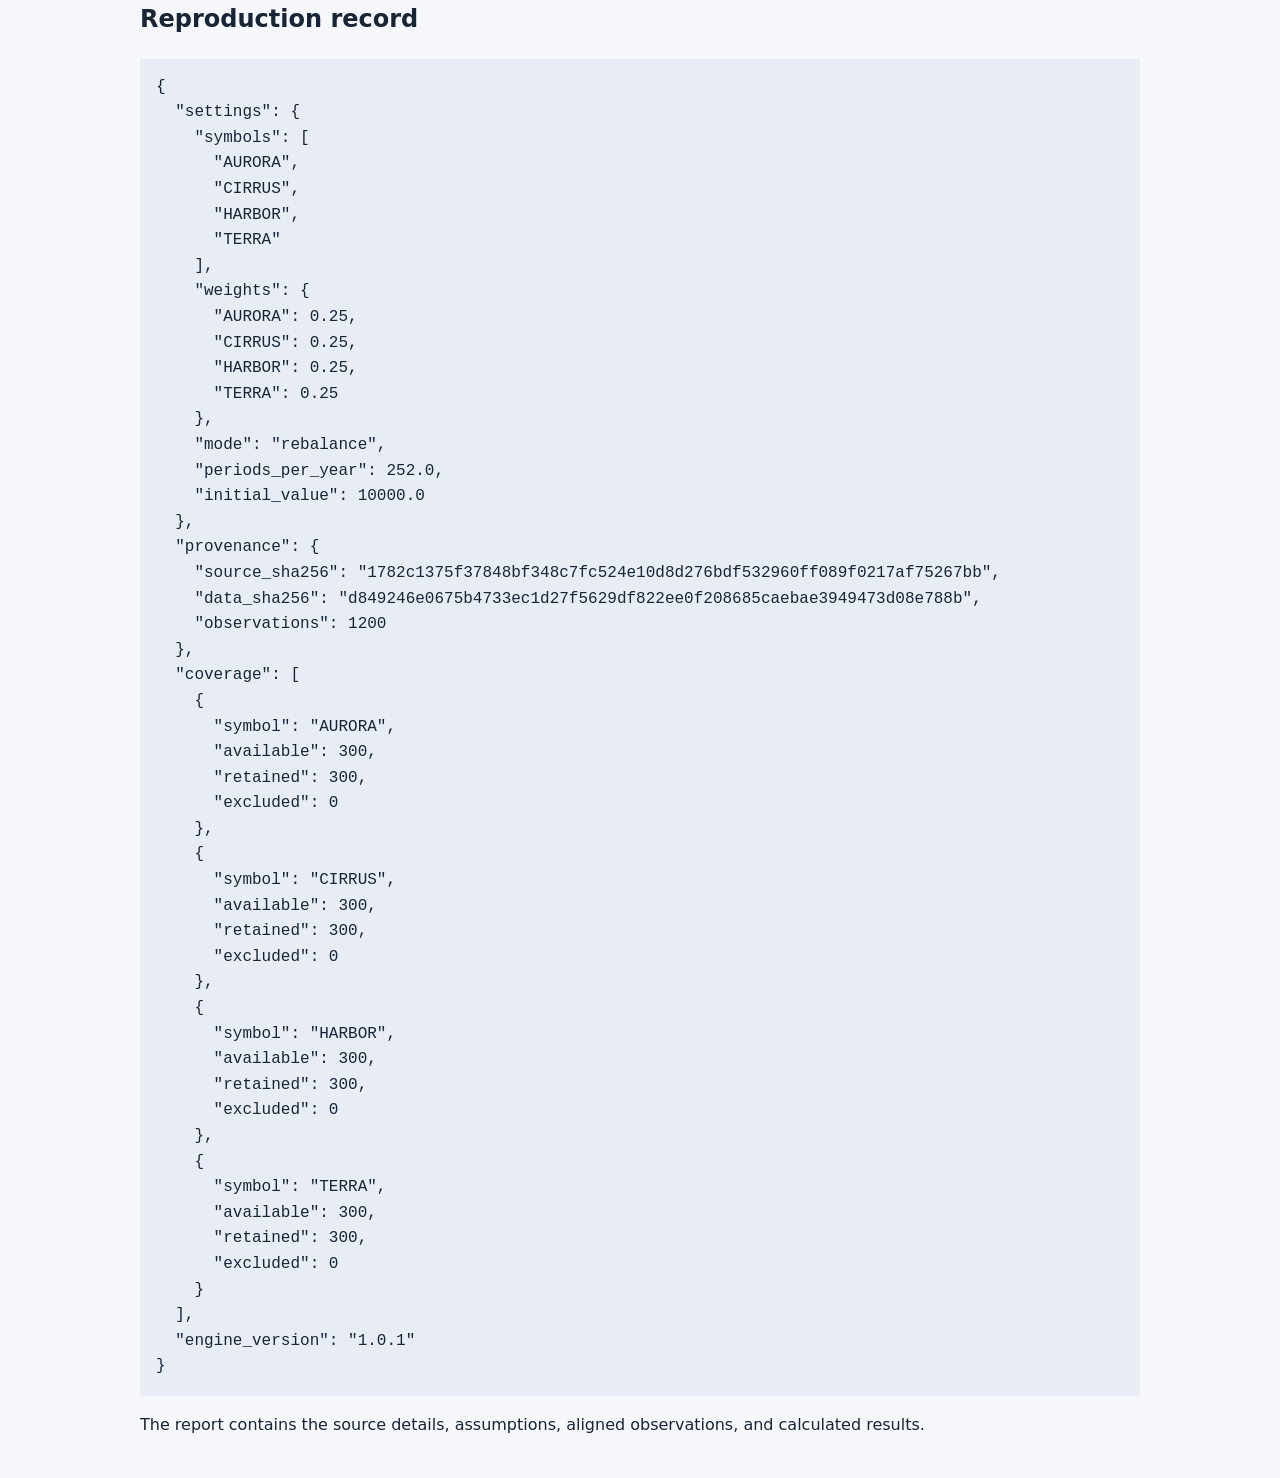
==== commit 52450e97: "Show the current synthetic portfolio report" ====
--- a/docs/example-report.html
+++ b/docs/example-report.html
@@ -47,5 +47,5 @@
       &quot;excluded&quot;: 0
     }
   ],
-  &quot;engine_version&quot;: &quot;1.0.0&quot;
+  &quot;engine_version&quot;: &quot;1.0.1&quot;
 }</pre><p>The report contains the source details, assumptions, aligned observations, and calculated results.</p></body></html>
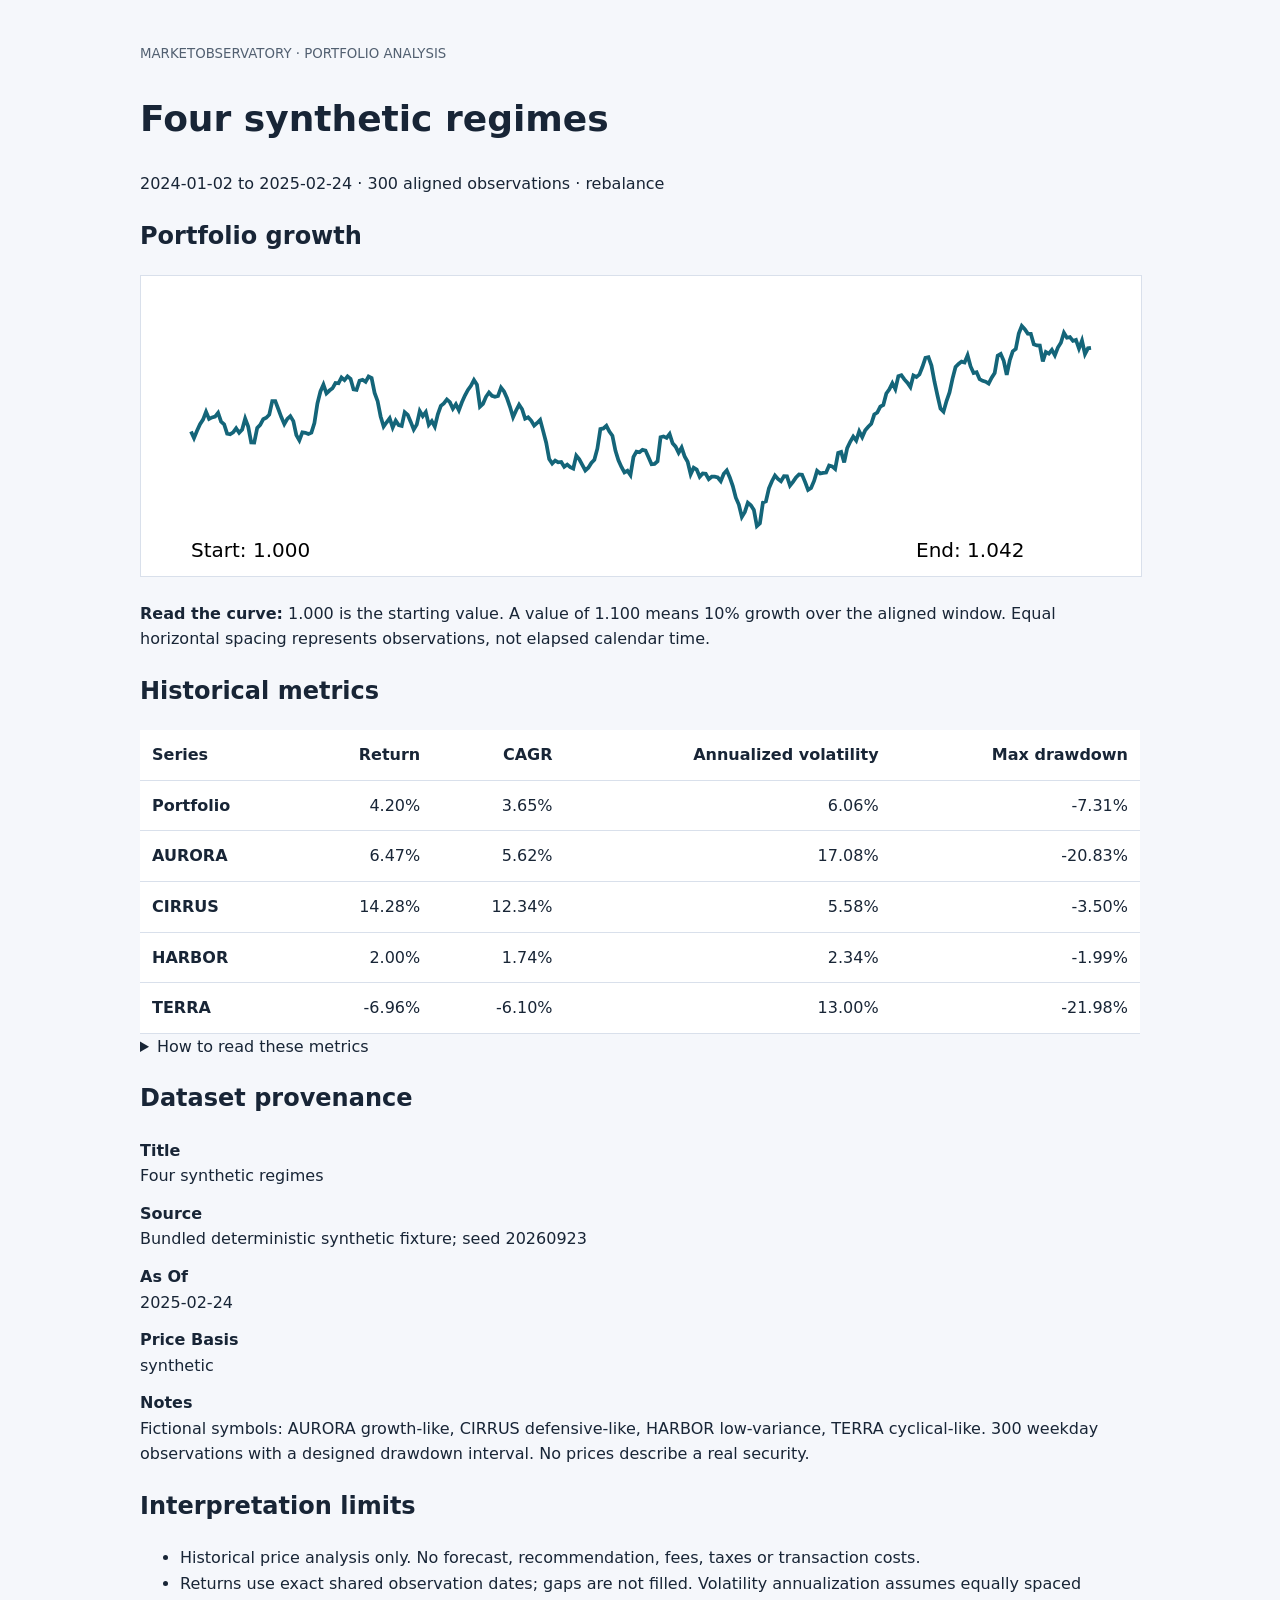
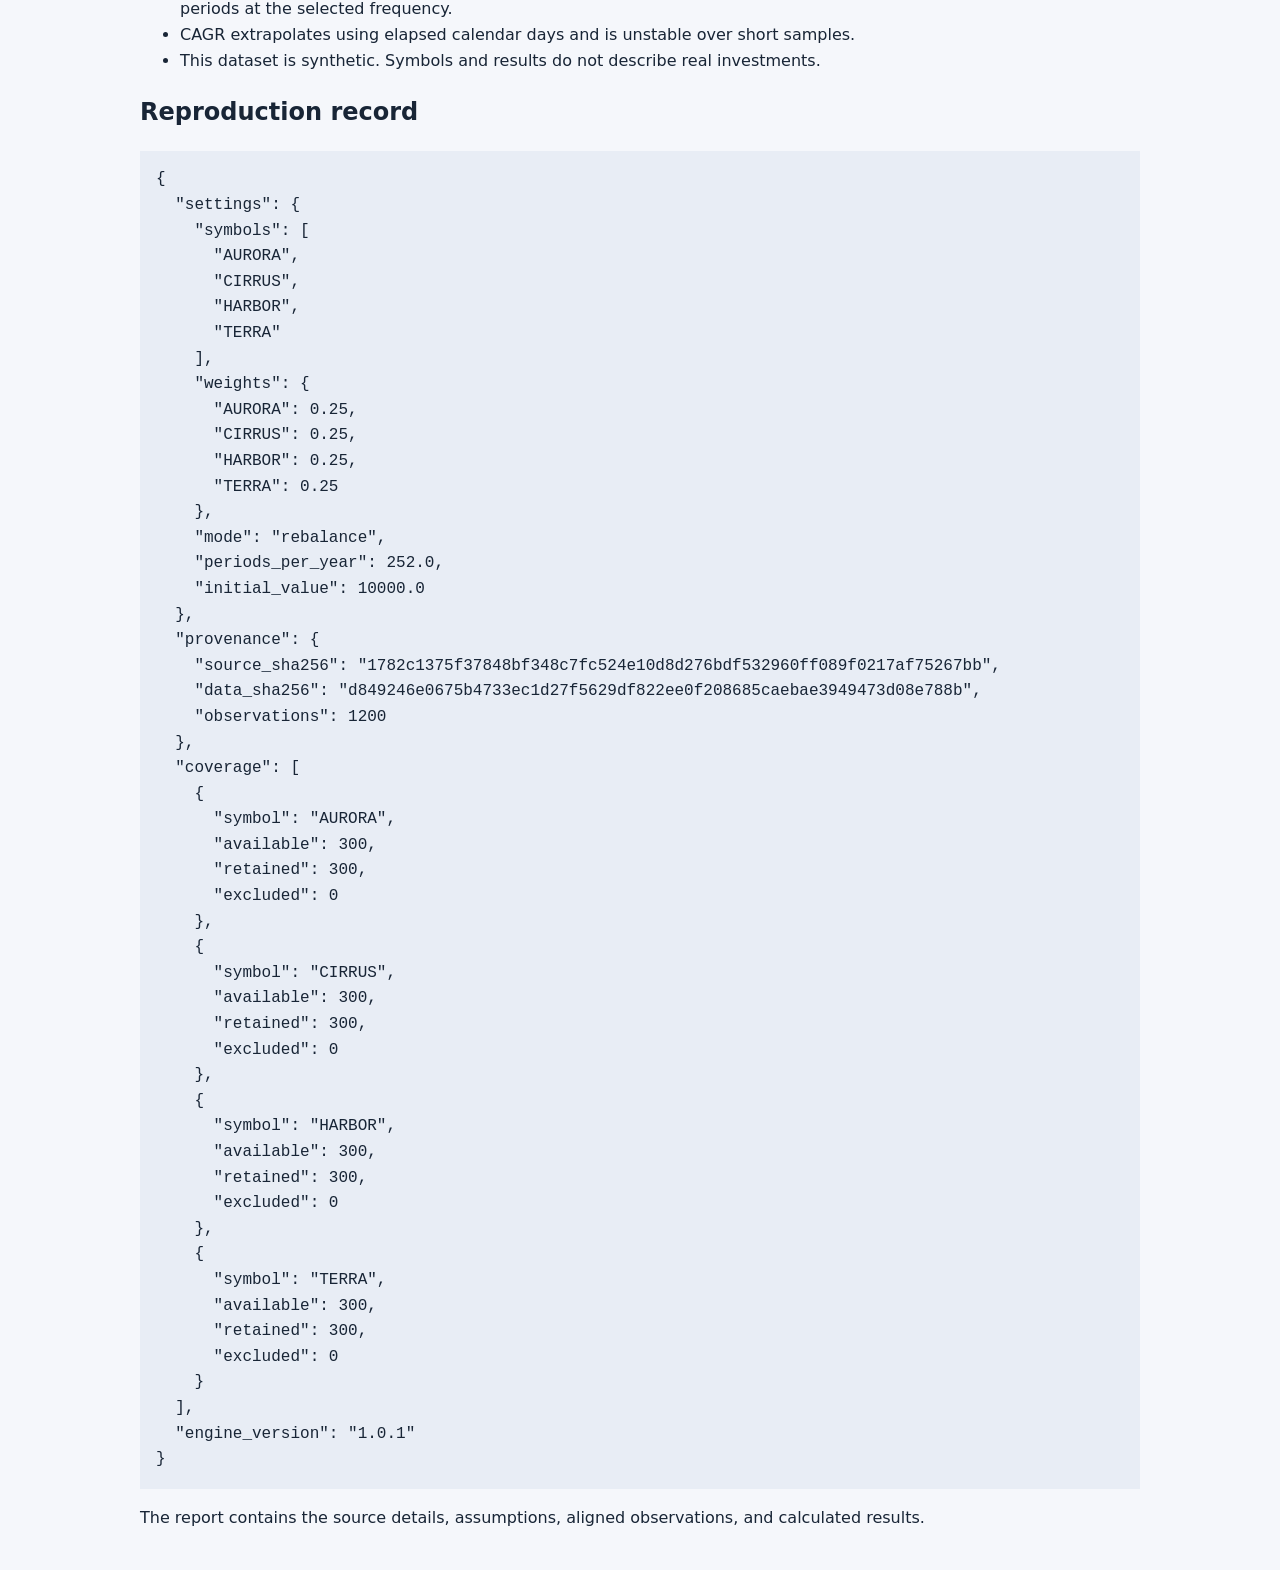
==== commit a558656d: "ui: explain saved report curves and historical metrics" ====
--- a/docs/example-report.html
+++ b/docs/example-report.html
@@ -1,4 +1,4 @@
-<!doctype html><html lang="en"><meta charset="utf-8"><meta name="viewport" content="width=device-width,initial-scale=1"><title>Four synthetic regimes | MarketObservatory</title><style>body{font:16px/1.6 system-ui,sans-serif;color:#182536;background:#f5f7fb;max-width:1000px;margin:40px auto;padding:0 24px}h1{font-size:36px}small{color:#526071}table{border-collapse:collapse;width:100%;background:white}th,td{text-align:right;padding:12px;border-bottom:1px solid #d9e0eb}th:first-child{text-align:left}dt{font-weight:bold}dd{margin:0 0 12px;overflow-wrap:anywhere}pre{white-space:pre-wrap;overflow-wrap:anywhere;background:#e8edf5;padding:16px}svg{width:100%;background:white;border:1px solid #d9e0eb}@media print{body{margin:0}}</style><body><small>MARKETOBSERVATORY · PORTFOLIO ANALYSIS</small><h1>Four synthetic regimes</h1><p>2024-01-02 to 2025-02-24 · 300 aligned observations · rebalance</p><h2>Portfolio growth</h2><svg viewBox="0 0 800 240" role="img" aria-label="Historical portfolio growth"><path d="M40.00,124.34 L42.41,129.70 L44.82,123.87 L47.22,118.51 L49.63,114.87 L52.04,108.66 L54.45,114.33 L56.86,113.13 L59.26,112.51 L61.67,109.46 L64.08,116.52 L66.49,118.58 L68.90,126.07 L71.30,126.60 L73.71,125.12 L76.12,121.85 L78.53,125.39 L80.94,122.86 L83.34,114.11 L85.75,120.44 L88.16,133.08 L90.57,133.21 L92.98,121.49 L95.38,119.13 L97.79,114.57 L100.20,113.44 L102.61,110.95 L105.02,100.07 L107.42,100.07 L109.83,106.41 L112.24,112.84 L114.65,118.53 L117.06,114.33 L119.46,112.08 L121.87,116.09 L124.28,127.27 L126.69,131.52 L129.10,125.13 L131.51,125.44 L133.91,126.44 L136.32,125.34 L138.73,117.57 L141.14,101.95 L143.55,92.38 L145.95,86.98 L148.36,93.96 L150.77,91.63 L153.18,89.87 L155.59,85.60 L157.99,85.80 L160.40,81.18 L162.81,83.25 L165.22,80.27 L167.63,82.25 L170.03,90.73 L172.44,91.15 L174.85,83.83 L177.26,83.05 L179.67,84.66 L182.07,80.41 L184.48,81.62 L186.89,93.59 L189.30,100.14 L191.71,112.37 L194.11,120.47 L196.52,117.01 L198.93,113.77 L201.34,121.16 L203.75,115.76 L206.15,119.32 L208.56,119.97 L210.97,108.94 L213.38,111.09 L215.79,116.71 L218.19,122.85 L220.60,118.92 L223.01,108.02 L225.42,112.13 L227.83,108.94 L230.23,119.03 L232.64,116.06 L235.05,120.54 L237.46,110.68 L239.87,103.94 L242.27,101.91 L244.68,98.75 L247.09,100.95 L249.50,106.21 L251.91,102.59 L254.31,107.44 L256.72,101.06 L259.13,95.61 L261.54,91.17 L263.95,87.81 L266.35,83.16 L268.76,86.98 L271.17,104.47 L273.58,102.24 L275.99,96.64 L278.39,93.19 L280.80,95.82 L283.21,96.59 L285.62,96.00 L288.03,89.29 L290.43,92.35 L292.84,97.83 L295.25,104.85 L297.66,112.96 L300.07,107.58 L302.47,102.94 L304.88,106.56 L307.29,114.08 L309.70,112.98 L312.11,115.70 L314.52,119.64 L316.92,117.55 L319.33,115.06 L321.74,124.11 L324.15,133.38 L326.56,146.47 L328.96,150.09 L331.37,147.63 L333.78,149.03 L336.19,148.73 L338.60,152.60 L341.00,150.87 L343.41,152.93 L345.82,154.04 L348.23,143.74 L350.64,146.68 L353.04,151.16 L355.45,155.59 L357.86,153.41 L360.27,149.54 L362.68,147.08 L365.08,138.18 L367.49,122.52 L369.90,121.96 L372.31,119.86 L374.72,124.49 L377.12,127.78 L379.53,139.68 L381.94,147.45 L384.35,152.79 L386.76,157.07 L389.16,155.75 L391.57,159.22 L393.98,144.72 L396.39,140.42 L398.80,140.97 L401.20,139.07 L403.61,139.67 L406.02,145.08 L408.43,150.58 L410.84,150.32 L413.24,148.18 L415.65,129.05 L418.06,128.34 L420.47,129.51 L422.88,126.41 L425.28,133.85 L427.69,136.54 L430.10,141.40 L432.51,137.28 L434.92,144.31 L437.32,148.64 L439.73,158.63 L442.14,153.35 L444.55,154.82 L446.96,160.59 L449.36,157.92 L451.77,158.26 L454.18,162.53 L456.59,160.55 L459.00,160.54 L461.40,161.19 L463.81,164.14 L466.22,158.20 L468.63,155.55 L471.04,161.15 L473.44,168.12 L475.85,177.37 L478.26,182.86 L480.67,192.74 L483.08,188.69 L485.48,181.43 L487.89,183.38 L490.30,187.12 L492.71,200.00 L495.12,197.83 L497.53,181.30 L499.93,180.33 L502.34,169.83 L504.75,164.16 L507.16,159.58 L509.57,162.38 L511.97,164.23 L514.38,160.17 L516.79,160.27 L519.20,167.69 L521.61,164.72 L524.01,161.09 L526.42,158.72 L528.83,158.92 L531.24,164.69 L533.65,171.15 L536.05,169.51 L538.46,163.98 L540.87,155.89 L543.28,157.98 L545.69,157.47 L548.09,157.26 L550.50,151.55 L552.91,152.29 L555.32,154.32 L557.73,141.53 L560.13,140.70 L562.54,149.17 L564.95,137.69 L567.36,132.61 L569.77,128.46 L572.17,131.62 L574.58,124.27 L576.99,128.87 L579.40,123.45 L581.81,120.64 L584.21,118.19 L586.62,110.85 L589.03,109.25 L591.44,104.44 L593.85,103.11 L596.25,93.96 L598.66,90.63 L601.07,85.68 L603.48,90.44 L605.89,80.10 L608.29,79.33 L610.70,82.71 L613.11,85.40 L615.52,88.86 L617.93,79.61 L620.33,80.77 L622.74,78.68 L625.15,72.65 L627.56,65.53 L629.97,64.93 L632.37,71.67 L634.78,84.59 L637.19,95.61 L639.60,106.10 L642.01,108.57 L644.41,100.05 L646.82,93.16 L649.23,82.12 L651.64,72.84 L654.05,70.31 L656.45,68.47 L658.86,69.23 L661.27,63.43 L663.68,72.37 L666.09,77.59 L668.49,76.95 L670.90,82.56 L673.31,83.85 L675.72,84.59 L678.13,86.05 L680.54,81.38 L682.94,77.61 L685.35,63.65 L687.76,62.25 L690.17,67.85 L692.58,79.01 L694.98,67.61 L697.39,60.26 L699.80,58.43 L702.21,46.06 L704.62,40.00 L707.02,42.53 L709.43,46.11 L711.84,46.22 L714.25,54.63 L716.66,55.51 L719.06,55.66 L721.47,68.32 L723.88,60.72 L726.29,62.08 L728.70,59.03 L731.10,63.49 L733.51,57.19 L735.92,53.35 L738.33,45.46 L740.74,49.40 L743.14,48.92 L745.55,51.93 L747.96,51.13 L750.37,58.04 L752.78,51.69 L755.18,62.41 L757.59,57.85 L760.00,57.46" fill="none" stroke="#146579" stroke-width="3"/><text x="40" y="225">Start: 1.000</text><text x="620" y="225">End: 1.042</text></svg><h2>Historical metrics</h2><table><thead><tr><th>Series</th><th>Return</th><th>CAGR</th><th>Annualized volatility</th><th>Max drawdown</th></tr></thead><tbody><tr><th>Portfolio</th><td>4.20%</td><td>3.65%</td><td>6.06%</td><td>-7.31%</td></tr><tr><th>AURORA</th><td>6.47%</td><td>5.62%</td><td>17.08%</td><td>-20.83%</td></tr><tr><th>CIRRUS</th><td>14.28%</td><td>12.34%</td><td>5.58%</td><td>-3.50%</td></tr><tr><th>HARBOR</th><td>2.00%</td><td>1.74%</td><td>2.34%</td><td>-1.99%</td></tr><tr><th>TERRA</th><td>-6.96%</td><td>-6.10%</td><td>13.00%</td><td>-21.98%</td></tr></tbody></table><h2>Dataset provenance</h2><dl><dt>Title</dt><dd>Four synthetic regimes</dd><dt>Source</dt><dd>Bundled deterministic synthetic fixture; seed 20260923</dd><dt>As Of</dt><dd>2025-02-24</dd><dt>Price Basis</dt><dd>synthetic</dd><dt>Notes</dt><dd>Fictional symbols: AURORA growth-like, CIRRUS defensive-like, HARBOR low-variance, TERRA cyclical-like. 300 weekday observations with a designed drawdown interval. No prices describe a real security.</dd></dl><h2>Interpretation limits</h2><ul><li>Historical price analysis only. No forecast, recommendation, fees, taxes or transaction costs.</li><li>Returns use exact shared observation dates; gaps are not filled. Volatility annualization assumes equally spaced periods at the selected frequency.</li><li>CAGR extrapolates using elapsed calendar days and is unstable over short samples.</li><li>This dataset is synthetic. Symbols and results do not describe real investments.</li></ul><h2>Reproduction record</h2><pre>{
+<!doctype html><html lang="en"><meta charset="utf-8"><meta name="viewport" content="width=device-width,initial-scale=1"><title>Four synthetic regimes | MarketObservatory</title><style>body{font:16px/1.6 system-ui,sans-serif;color:#182536;background:#f5f7fb;max-width:1000px;margin:40px auto;padding:0 24px}h1{font-size:36px}small{color:#526071}.table-scroll{max-width:100%;overflow-x:auto;overscroll-behavior-inline:contain}table{border-collapse:collapse;width:100%;min-width:620px;background:white}.table-hint{display:none}@media(max-width:640px){.table-hint{display:block;font-size:13px;margin:-4px 0 8px}}th,td{text-align:right;padding:12px;border-bottom:1px solid #d9e0eb}th:first-child{text-align:left}dt{font-weight:bold}dd{margin:0 0 12px;overflow-wrap:anywhere}pre{white-space:pre-wrap;overflow-wrap:anywhere;background:#e8edf5;padding:16px}svg{width:100%;background:white;border:1px solid #d9e0eb}@media print{body{margin:0}}</style><body><small>MARKETOBSERVATORY · PORTFOLIO ANALYSIS</small><h1>Four synthetic regimes</h1><p>2024-01-02 to 2025-02-24 · 300 aligned observations · rebalance</p><h2>Portfolio growth</h2><svg viewBox="0 0 800 240" role="img" aria-label="Historical portfolio growth"><path d="M40.00,124.34 L42.41,129.70 L44.82,123.87 L47.22,118.51 L49.63,114.87 L52.04,108.66 L54.45,114.33 L56.86,113.13 L59.26,112.51 L61.67,109.46 L64.08,116.52 L66.49,118.58 L68.90,126.07 L71.30,126.60 L73.71,125.12 L76.12,121.85 L78.53,125.39 L80.94,122.86 L83.34,114.11 L85.75,120.44 L88.16,133.08 L90.57,133.21 L92.98,121.49 L95.38,119.13 L97.79,114.57 L100.20,113.44 L102.61,110.95 L105.02,100.07 L107.42,100.07 L109.83,106.41 L112.24,112.84 L114.65,118.53 L117.06,114.33 L119.46,112.08 L121.87,116.09 L124.28,127.27 L126.69,131.52 L129.10,125.13 L131.51,125.44 L133.91,126.44 L136.32,125.34 L138.73,117.57 L141.14,101.95 L143.55,92.38 L145.95,86.98 L148.36,93.96 L150.77,91.63 L153.18,89.87 L155.59,85.60 L157.99,85.80 L160.40,81.18 L162.81,83.25 L165.22,80.27 L167.63,82.25 L170.03,90.73 L172.44,91.15 L174.85,83.83 L177.26,83.05 L179.67,84.66 L182.07,80.41 L184.48,81.62 L186.89,93.59 L189.30,100.14 L191.71,112.37 L194.11,120.47 L196.52,117.01 L198.93,113.77 L201.34,121.16 L203.75,115.76 L206.15,119.32 L208.56,119.97 L210.97,108.94 L213.38,111.09 L215.79,116.71 L218.19,122.85 L220.60,118.92 L223.01,108.02 L225.42,112.13 L227.83,108.94 L230.23,119.03 L232.64,116.06 L235.05,120.54 L237.46,110.68 L239.87,103.94 L242.27,101.91 L244.68,98.75 L247.09,100.95 L249.50,106.21 L251.91,102.59 L254.31,107.44 L256.72,101.06 L259.13,95.61 L261.54,91.17 L263.95,87.81 L266.35,83.16 L268.76,86.98 L271.17,104.47 L273.58,102.24 L275.99,96.64 L278.39,93.19 L280.80,95.82 L283.21,96.59 L285.62,96.00 L288.03,89.29 L290.43,92.35 L292.84,97.83 L295.25,104.85 L297.66,112.96 L300.07,107.58 L302.47,102.94 L304.88,106.56 L307.29,114.08 L309.70,112.98 L312.11,115.70 L314.52,119.64 L316.92,117.55 L319.33,115.06 L321.74,124.11 L324.15,133.38 L326.56,146.47 L328.96,150.09 L331.37,147.63 L333.78,149.03 L336.19,148.73 L338.60,152.60 L341.00,150.87 L343.41,152.93 L345.82,154.04 L348.23,143.74 L350.64,146.68 L353.04,151.16 L355.45,155.59 L357.86,153.41 L360.27,149.54 L362.68,147.08 L365.08,138.18 L367.49,122.52 L369.90,121.96 L372.31,119.86 L374.72,124.49 L377.12,127.78 L379.53,139.68 L381.94,147.45 L384.35,152.79 L386.76,157.07 L389.16,155.75 L391.57,159.22 L393.98,144.72 L396.39,140.42 L398.80,140.97 L401.20,139.07 L403.61,139.67 L406.02,145.08 L408.43,150.58 L410.84,150.32 L413.24,148.18 L415.65,129.05 L418.06,128.34 L420.47,129.51 L422.88,126.41 L425.28,133.85 L427.69,136.54 L430.10,141.40 L432.51,137.28 L434.92,144.31 L437.32,148.64 L439.73,158.63 L442.14,153.35 L444.55,154.82 L446.96,160.59 L449.36,157.92 L451.77,158.26 L454.18,162.53 L456.59,160.55 L459.00,160.54 L461.40,161.19 L463.81,164.14 L466.22,158.20 L468.63,155.55 L471.04,161.15 L473.44,168.12 L475.85,177.37 L478.26,182.86 L480.67,192.74 L483.08,188.69 L485.48,181.43 L487.89,183.38 L490.30,187.12 L492.71,200.00 L495.12,197.83 L497.53,181.30 L499.93,180.33 L502.34,169.83 L504.75,164.16 L507.16,159.58 L509.57,162.38 L511.97,164.23 L514.38,160.17 L516.79,160.27 L519.20,167.69 L521.61,164.72 L524.01,161.09 L526.42,158.72 L528.83,158.92 L531.24,164.69 L533.65,171.15 L536.05,169.51 L538.46,163.98 L540.87,155.89 L543.28,157.98 L545.69,157.47 L548.09,157.26 L550.50,151.55 L552.91,152.29 L555.32,154.32 L557.73,141.53 L560.13,140.70 L562.54,149.17 L564.95,137.69 L567.36,132.61 L569.77,128.46 L572.17,131.62 L574.58,124.27 L576.99,128.87 L579.40,123.45 L581.81,120.64 L584.21,118.19 L586.62,110.85 L589.03,109.25 L591.44,104.44 L593.85,103.11 L596.25,93.96 L598.66,90.63 L601.07,85.68 L603.48,90.44 L605.89,80.10 L608.29,79.33 L610.70,82.71 L613.11,85.40 L615.52,88.86 L617.93,79.61 L620.33,80.77 L622.74,78.68 L625.15,72.65 L627.56,65.53 L629.97,64.93 L632.37,71.67 L634.78,84.59 L637.19,95.61 L639.60,106.10 L642.01,108.57 L644.41,100.05 L646.82,93.16 L649.23,82.12 L651.64,72.84 L654.05,70.31 L656.45,68.47 L658.86,69.23 L661.27,63.43 L663.68,72.37 L666.09,77.59 L668.49,76.95 L670.90,82.56 L673.31,83.85 L675.72,84.59 L678.13,86.05 L680.54,81.38 L682.94,77.61 L685.35,63.65 L687.76,62.25 L690.17,67.85 L692.58,79.01 L694.98,67.61 L697.39,60.26 L699.80,58.43 L702.21,46.06 L704.62,40.00 L707.02,42.53 L709.43,46.11 L711.84,46.22 L714.25,54.63 L716.66,55.51 L719.06,55.66 L721.47,68.32 L723.88,60.72 L726.29,62.08 L728.70,59.03 L731.10,63.49 L733.51,57.19 L735.92,53.35 L738.33,45.46 L740.74,49.40 L743.14,48.92 L745.55,51.93 L747.96,51.13 L750.37,58.04 L752.78,51.69 L755.18,62.41 L757.59,57.85 L760.00,57.46" fill="none" stroke="#146579" stroke-width="3"/><text x="40" y="225">Start: 1.000</text><text x="620" y="225">End: 1.042</text></svg><p><strong>Read the curve:</strong> 1.000 is the starting value. A value of 1.100 means 10% growth over the aligned window. Equal horizontal spacing represents observations, not elapsed calendar time.</p><h2>Historical metrics</h2><p class="table-hint">Swipe the table to see every metric.</p><div class="table-scroll" role="region" aria-label="Historical metrics table" tabindex="0"><table><thead><tr><th>Series</th><th>Return</th><th>CAGR</th><th>Annualized volatility</th><th>Max drawdown</th></tr></thead><tbody><tr><th>Portfolio</th><td>4.20%</td><td>3.65%</td><td>6.06%</td><td>-7.31%</td></tr><tr><th>AURORA</th><td>6.47%</td><td>5.62%</td><td>17.08%</td><td>-20.83%</td></tr><tr><th>CIRRUS</th><td>14.28%</td><td>12.34%</td><td>5.58%</td><td>-3.50%</td></tr><tr><th>HARBOR</th><td>2.00%</td><td>1.74%</td><td>2.34%</td><td>-1.99%</td></tr><tr><th>TERRA</th><td>-6.96%</td><td>-6.10%</td><td>13.00%</td><td>-21.98%</td></tr></tbody></table></div><details><summary>How to read these metrics</summary><dl><dt>Return</dt><dd>Change over this aligned window.</dd><dt>CAGR</dt><dd>The constant annual growth rate equivalent, using elapsed calendar days.</dd><dt>Annualized volatility</dt><dd>Variation in observation returns, scaled using the configured observation frequency.</dd><dt>Max drawdown</dt><dd>The largest decline from a previous peak in this window.</dd></dl><p>These describe the supplied history. They do not predict future returns.</p></details><h2>Dataset provenance</h2><dl><dt>Title</dt><dd>Four synthetic regimes</dd><dt>Source</dt><dd>Bundled deterministic synthetic fixture; seed 20260923</dd><dt>As Of</dt><dd>2025-02-24</dd><dt>Price Basis</dt><dd>synthetic</dd><dt>Notes</dt><dd>Fictional symbols: AURORA growth-like, CIRRUS defensive-like, HARBOR low-variance, TERRA cyclical-like. 300 weekday observations with a designed drawdown interval. No prices describe a real security.</dd></dl><h2>Interpretation limits</h2><ul><li>Historical price analysis only. No forecast, recommendation, fees, taxes or transaction costs.</li><li>Returns use exact shared observation dates; gaps are not filled. Volatility annualization assumes equally spaced periods at the selected frequency.</li><li>CAGR extrapolates using elapsed calendar days and is unstable over short samples.</li><li>This dataset is synthetic. Symbols and results do not describe real investments.</li></ul><h2>Reproduction record</h2><pre>{
   &quot;settings&quot;: {
     &quot;symbols&quot;: [
       &quot;AURORA&quot;,
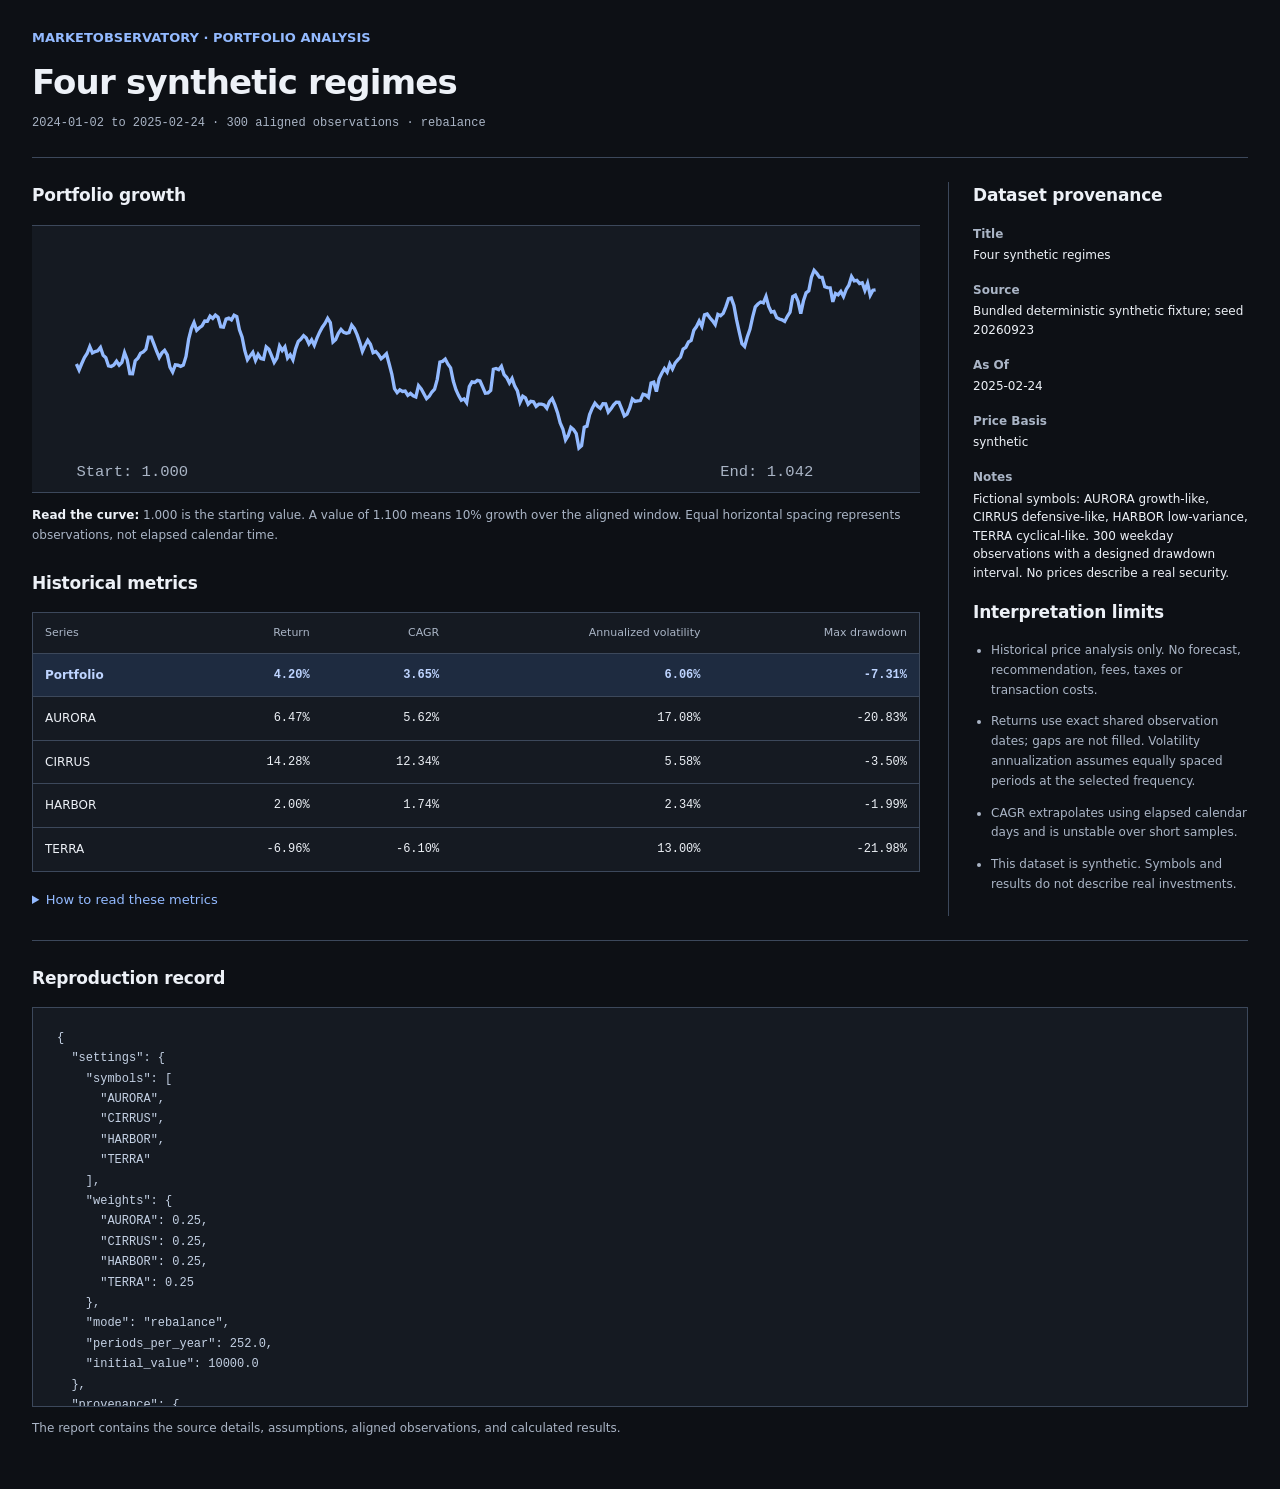
==== commit 9b527527: "Give portfolio reports a compact dark analysis layout" ====
--- a/docs/example-report.html
+++ b/docs/example-report.html
@@ -1,4 +1,11 @@
-<!doctype html><html lang="en"><meta charset="utf-8"><meta name="viewport" content="width=device-width,initial-scale=1"><title>Four synthetic regimes | MarketObservatory</title><style>body{font:16px/1.6 system-ui,sans-serif;color:#182536;background:#f5f7fb;max-width:1000px;margin:40px auto;padding:0 24px}h1{font-size:36px}small{color:#526071}.table-scroll{max-width:100%;overflow-x:auto;overscroll-behavior-inline:contain}table{border-collapse:collapse;width:100%;min-width:620px;background:white}.table-hint{display:none}@media(max-width:640px){.table-hint{display:block;font-size:13px;margin:-4px 0 8px}}th,td{text-align:right;padding:12px;border-bottom:1px solid #d9e0eb}th:first-child{text-align:left}dt{font-weight:bold}dd{margin:0 0 12px;overflow-wrap:anywhere}pre{white-space:pre-wrap;overflow-wrap:anywhere;background:#e8edf5;padding:16px}svg{width:100%;background:white;border:1px solid #d9e0eb}@media print{body{margin:0}}</style><body><small>MARKETOBSERVATORY · PORTFOLIO ANALYSIS</small><h1>Four synthetic regimes</h1><p>2024-01-02 to 2025-02-24 · 300 aligned observations · rebalance</p><h2>Portfolio growth</h2><svg viewBox="0 0 800 240" role="img" aria-label="Historical portfolio growth"><path d="M40.00,124.34 L42.41,129.70 L44.82,123.87 L47.22,118.51 L49.63,114.87 L52.04,108.66 L54.45,114.33 L56.86,113.13 L59.26,112.51 L61.67,109.46 L64.08,116.52 L66.49,118.58 L68.90,126.07 L71.30,126.60 L73.71,125.12 L76.12,121.85 L78.53,125.39 L80.94,122.86 L83.34,114.11 L85.75,120.44 L88.16,133.08 L90.57,133.21 L92.98,121.49 L95.38,119.13 L97.79,114.57 L100.20,113.44 L102.61,110.95 L105.02,100.07 L107.42,100.07 L109.83,106.41 L112.24,112.84 L114.65,118.53 L117.06,114.33 L119.46,112.08 L121.87,116.09 L124.28,127.27 L126.69,131.52 L129.10,125.13 L131.51,125.44 L133.91,126.44 L136.32,125.34 L138.73,117.57 L141.14,101.95 L143.55,92.38 L145.95,86.98 L148.36,93.96 L150.77,91.63 L153.18,89.87 L155.59,85.60 L157.99,85.80 L160.40,81.18 L162.81,83.25 L165.22,80.27 L167.63,82.25 L170.03,90.73 L172.44,91.15 L174.85,83.83 L177.26,83.05 L179.67,84.66 L182.07,80.41 L184.48,81.62 L186.89,93.59 L189.30,100.14 L191.71,112.37 L194.11,120.47 L196.52,117.01 L198.93,113.77 L201.34,121.16 L203.75,115.76 L206.15,119.32 L208.56,119.97 L210.97,108.94 L213.38,111.09 L215.79,116.71 L218.19,122.85 L220.60,118.92 L223.01,108.02 L225.42,112.13 L227.83,108.94 L230.23,119.03 L232.64,116.06 L235.05,120.54 L237.46,110.68 L239.87,103.94 L242.27,101.91 L244.68,98.75 L247.09,100.95 L249.50,106.21 L251.91,102.59 L254.31,107.44 L256.72,101.06 L259.13,95.61 L261.54,91.17 L263.95,87.81 L266.35,83.16 L268.76,86.98 L271.17,104.47 L273.58,102.24 L275.99,96.64 L278.39,93.19 L280.80,95.82 L283.21,96.59 L285.62,96.00 L288.03,89.29 L290.43,92.35 L292.84,97.83 L295.25,104.85 L297.66,112.96 L300.07,107.58 L302.47,102.94 L304.88,106.56 L307.29,114.08 L309.70,112.98 L312.11,115.70 L314.52,119.64 L316.92,117.55 L319.33,115.06 L321.74,124.11 L324.15,133.38 L326.56,146.47 L328.96,150.09 L331.37,147.63 L333.78,149.03 L336.19,148.73 L338.60,152.60 L341.00,150.87 L343.41,152.93 L345.82,154.04 L348.23,143.74 L350.64,146.68 L353.04,151.16 L355.45,155.59 L357.86,153.41 L360.27,149.54 L362.68,147.08 L365.08,138.18 L367.49,122.52 L369.90,121.96 L372.31,119.86 L374.72,124.49 L377.12,127.78 L379.53,139.68 L381.94,147.45 L384.35,152.79 L386.76,157.07 L389.16,155.75 L391.57,159.22 L393.98,144.72 L396.39,140.42 L398.80,140.97 L401.20,139.07 L403.61,139.67 L406.02,145.08 L408.43,150.58 L410.84,150.32 L413.24,148.18 L415.65,129.05 L418.06,128.34 L420.47,129.51 L422.88,126.41 L425.28,133.85 L427.69,136.54 L430.10,141.40 L432.51,137.28 L434.92,144.31 L437.32,148.64 L439.73,158.63 L442.14,153.35 L444.55,154.82 L446.96,160.59 L449.36,157.92 L451.77,158.26 L454.18,162.53 L456.59,160.55 L459.00,160.54 L461.40,161.19 L463.81,164.14 L466.22,158.20 L468.63,155.55 L471.04,161.15 L473.44,168.12 L475.85,177.37 L478.26,182.86 L480.67,192.74 L483.08,188.69 L485.48,181.43 L487.89,183.38 L490.30,187.12 L492.71,200.00 L495.12,197.83 L497.53,181.30 L499.93,180.33 L502.34,169.83 L504.75,164.16 L507.16,159.58 L509.57,162.38 L511.97,164.23 L514.38,160.17 L516.79,160.27 L519.20,167.69 L521.61,164.72 L524.01,161.09 L526.42,158.72 L528.83,158.92 L531.24,164.69 L533.65,171.15 L536.05,169.51 L538.46,163.98 L540.87,155.89 L543.28,157.98 L545.69,157.47 L548.09,157.26 L550.50,151.55 L552.91,152.29 L555.32,154.32 L557.73,141.53 L560.13,140.70 L562.54,149.17 L564.95,137.69 L567.36,132.61 L569.77,128.46 L572.17,131.62 L574.58,124.27 L576.99,128.87 L579.40,123.45 L581.81,120.64 L584.21,118.19 L586.62,110.85 L589.03,109.25 L591.44,104.44 L593.85,103.11 L596.25,93.96 L598.66,90.63 L601.07,85.68 L603.48,90.44 L605.89,80.10 L608.29,79.33 L610.70,82.71 L613.11,85.40 L615.52,88.86 L617.93,79.61 L620.33,80.77 L622.74,78.68 L625.15,72.65 L627.56,65.53 L629.97,64.93 L632.37,71.67 L634.78,84.59 L637.19,95.61 L639.60,106.10 L642.01,108.57 L644.41,100.05 L646.82,93.16 L649.23,82.12 L651.64,72.84 L654.05,70.31 L656.45,68.47 L658.86,69.23 L661.27,63.43 L663.68,72.37 L666.09,77.59 L668.49,76.95 L670.90,82.56 L673.31,83.85 L675.72,84.59 L678.13,86.05 L680.54,81.38 L682.94,77.61 L685.35,63.65 L687.76,62.25 L690.17,67.85 L692.58,79.01 L694.98,67.61 L697.39,60.26 L699.80,58.43 L702.21,46.06 L704.62,40.00 L707.02,42.53 L709.43,46.11 L711.84,46.22 L714.25,54.63 L716.66,55.51 L719.06,55.66 L721.47,68.32 L723.88,60.72 L726.29,62.08 L728.70,59.03 L731.10,63.49 L733.51,57.19 L735.92,53.35 L738.33,45.46 L740.74,49.40 L743.14,48.92 L745.55,51.93 L747.96,51.13 L750.37,58.04 L752.78,51.69 L755.18,62.41 L757.59,57.85 L760.00,57.46" fill="none" stroke="#146579" stroke-width="3"/><text x="40" y="225">Start: 1.000</text><text x="620" y="225">End: 1.042</text></svg><p><strong>Read the curve:</strong> 1.000 is the starting value. A value of 1.100 means 10% growth over the aligned window. Equal horizontal spacing represents observations, not elapsed calendar time.</p><h2>Historical metrics</h2><p class="table-hint">Swipe the table to see every metric.</p><div class="table-scroll" role="region" aria-label="Historical metrics table" tabindex="0"><table><thead><tr><th>Series</th><th>Return</th><th>CAGR</th><th>Annualized volatility</th><th>Max drawdown</th></tr></thead><tbody><tr><th>Portfolio</th><td>4.20%</td><td>3.65%</td><td>6.06%</td><td>-7.31%</td></tr><tr><th>AURORA</th><td>6.47%</td><td>5.62%</td><td>17.08%</td><td>-20.83%</td></tr><tr><th>CIRRUS</th><td>14.28%</td><td>12.34%</td><td>5.58%</td><td>-3.50%</td></tr><tr><th>HARBOR</th><td>2.00%</td><td>1.74%</td><td>2.34%</td><td>-1.99%</td></tr><tr><th>TERRA</th><td>-6.96%</td><td>-6.10%</td><td>13.00%</td><td>-21.98%</td></tr></tbody></table></div><details><summary>How to read these metrics</summary><dl><dt>Return</dt><dd>Change over this aligned window.</dd><dt>CAGR</dt><dd>The constant annual growth rate equivalent, using elapsed calendar days.</dd><dt>Annualized volatility</dt><dd>Variation in observation returns, scaled using the configured observation frequency.</dd><dt>Max drawdown</dt><dd>The largest decline from a previous peak in this window.</dd></dl><p>These describe the supplied history. They do not predict future returns.</p></details><h2>Dataset provenance</h2><dl><dt>Title</dt><dd>Four synthetic regimes</dd><dt>Source</dt><dd>Bundled deterministic synthetic fixture; seed 20260923</dd><dt>As Of</dt><dd>2025-02-24</dd><dt>Price Basis</dt><dd>synthetic</dd><dt>Notes</dt><dd>Fictional symbols: AURORA growth-like, CIRRUS defensive-like, HARBOR low-variance, TERRA cyclical-like. 300 weekday observations with a designed drawdown interval. No prices describe a real security.</dd></dl><h2>Interpretation limits</h2><ul><li>Historical price analysis only. No forecast, recommendation, fees, taxes or transaction costs.</li><li>Returns use exact shared observation dates; gaps are not filled. Volatility annualization assumes equally spaced periods at the selected frequency.</li><li>CAGR extrapolates using elapsed calendar days and is unstable over short samples.</li><li>This dataset is synthetic. Symbols and results do not describe real investments.</li></ul><h2>Reproduction record</h2><pre>{
+<!doctype html><html lang="en"><meta charset="utf-8"><meta name="viewport" content="width=device-width,initial-scale=1"><title>Four synthetic regimes | MarketObservatory</title><style>
+:root{color-scheme:dark;--page:#0d1015;--surface:#151a22;--ink:#edf1f7;--muted:#aab5c6;--line:#3c485b;--accent:#93baff;font:15px/1.55 system-ui,sans-serif}
+*{box-sizing:border-box}body{margin:0;background:var(--page);color:var(--ink)}.report{max-width:1440px;margin:auto;padding:28px 32px 40px}.report-header{padding:0 0 24px;border-bottom:1px solid var(--line)}small{display:block;font-size:13px;font-weight:650;color:var(--accent)}h1{font-size:clamp(25px,3vw,34px);font-weight:550;letter-spacing:-.8px;line-height:1.2;margin:14px 0 10px}.report-meta{font:12px/1.7 ui-monospace,monospace;font-variant-numeric:tabular-nums;color:var(--muted);margin:0}h2{font-size:17px;font-weight:600;margin:0 0 16px;letter-spacing:-.2px}p{margin:12px 0;color:var(--muted);font-size:13px}strong{color:var(--ink)}.report-grid{display:grid;grid-template-columns:minmax(0,1fr) 300px;grid-template-areas:"growth context" "metrics context" "reproduction reproduction";column-gap:28px;row-gap:24px;padding-top:24px}.growth{grid-area:growth;min-width:0}.metrics{grid-area:metrics;min-width:0}.context{grid-area:context;border-left:1px solid var(--line);padding-left:24px;min-width:0}.reproduction{grid-area:reproduction;min-width:0;border-top:1px solid var(--line);padding-top:24px}.context h2:not(:first-child){margin-top:28px}.growth svg{display:block;width:100%;background:var(--surface);border-block:1px solid var(--line)}.growth svg path{stroke:var(--accent)}.growth svg text{fill:var(--muted);font:14px ui-monospace,monospace}.growth p{font-size:12px;line-height:1.7;margin-bottom:0}.table-scroll{max-width:100%;overflow-x:auto;overscroll-behavior-inline:contain;border:1px solid var(--line);background:var(--surface)}table{border-collapse:collapse;width:100%;min-width:620px;font-size:12px;font-variant-numeric:tabular-nums}th,td{text-align:right;padding:12px;border-bottom:1px solid var(--line);white-space:nowrap}thead th{font-size:11px;font-weight:500;color:var(--muted);white-space:normal;line-height:1.4}th:first-child{text-align:left}tbody th{font-size:12px;font-weight:500}td{font-family:ui-monospace,monospace}tbody tr:first-child{background:#1e2b40}tbody tr:first-child th,tbody tr:first-child td{color:#bed4ff;font-weight:650}tbody tr:last-child th,tbody tr:last-child td{border-bottom:0}.table-hint{display:none}details{margin-top:14px;font-size:13px}summary{cursor:pointer;color:var(--accent);padding:4px 0;min-height:30px}summary:focus-visible,.table-scroll:focus-visible,pre:focus-visible{outline:2px solid var(--accent);outline-offset:4px}details dl{margin-top:14px}dt{font-size:12px;font-weight:600;color:var(--muted);margin-bottom:3px}dd{font-size:12px;margin:0 0 16px;overflow-wrap:anywhere}ul{padding-left:18px;margin:0}li{font-size:12px;color:var(--muted);margin-bottom:12px;line-height:1.65}pre{white-space:pre-wrap;overflow-wrap:anywhere;max-height:400px;overflow:auto;margin:0;padding:20px 24px;border:1px solid var(--line);background:var(--surface);font:12px/1.7 ui-monospace,monospace;color:#c4d1e4;tab-size:2}.reproduction>p{font-size:12px}
+@media(max-width:1100px){.report-grid{grid-template-columns:minmax(0,1fr) 250px;column-gap:20px}.context{padding-left:20px}.table-hint{display:block;font-size:12px;margin:0 0 10px}}
+@media(max-width:900px){.report-grid{grid-template-columns:1fr;grid-template-areas:"growth" "metrics" "context" "reproduction"}.context{border-left:0;border-top:1px solid var(--line);padding:24px 0 0;display:grid;grid-template-columns:1fr 1fr;gap:24px}.context h2:not(:first-child){margin-top:0}}
+@media(max-width:600px){.report{padding:24px 16px}.report-header{padding-bottom:20px}h1{font-size:27px}.report-grid{padding-top:20px;row-gap:24px}.report-meta{font-size:11px}small{font-size:12px}.growth svg{min-height:150px}.growth svg text{font-size:28px}.context{display:block}.context h2:not(:first-child){margin-top:24px}pre{padding:16px;max-height:400px}.table-hint{display:block}th,td{padding:12px 10px}}
+@media print{:root{color-scheme:light;--page:white;--surface:white;--ink:#111827;--muted:#374151;--line:#a0a8b3;--accent:#1d4ed8}body{margin:0}.report{padding:16px;max-width:none}.report-grid{display:block}.report-grid>section{margin:0 0 24px}.context{display:block;border:0;padding:0}.context h2:not(:first-child){margin-top:24px}.table-scroll{overflow:visible}table{min-width:0;font-size:10px}thead th{font-size:10px}th,td{padding:8px}tbody tr:first-child{background:#eef2f7}tbody tr:first-child th,tbody tr:first-child td{color:#111827}.growth svg text{fill:#374151}pre{max-height:none;overflow:visible;color:#111827;background:white;break-inside:auto}.table-hint{display:none}}
+</style><body><div class="report"><header class="report-header"><small>MARKETOBSERVATORY · PORTFOLIO ANALYSIS</small><h1>Four synthetic regimes</h1><p class="report-meta">2024-01-02 to 2025-02-24 · 300 aligned observations · rebalance</p></header><main class="report-grid"><section class="growth" aria-labelledby="growth-title"><h2 id="growth-title">Portfolio growth</h2><svg viewBox="0 0 800 240" role="img" aria-label="Historical portfolio growth"><path d="M40.00,124.34 L42.41,129.70 L44.82,123.87 L47.22,118.51 L49.63,114.87 L52.04,108.66 L54.45,114.33 L56.86,113.13 L59.26,112.51 L61.67,109.46 L64.08,116.52 L66.49,118.58 L68.90,126.07 L71.30,126.60 L73.71,125.12 L76.12,121.85 L78.53,125.39 L80.94,122.86 L83.34,114.11 L85.75,120.44 L88.16,133.08 L90.57,133.21 L92.98,121.49 L95.38,119.13 L97.79,114.57 L100.20,113.44 L102.61,110.95 L105.02,100.07 L107.42,100.07 L109.83,106.41 L112.24,112.84 L114.65,118.53 L117.06,114.33 L119.46,112.08 L121.87,116.09 L124.28,127.27 L126.69,131.52 L129.10,125.13 L131.51,125.44 L133.91,126.44 L136.32,125.34 L138.73,117.57 L141.14,101.95 L143.55,92.38 L145.95,86.98 L148.36,93.96 L150.77,91.63 L153.18,89.87 L155.59,85.60 L157.99,85.80 L160.40,81.18 L162.81,83.25 L165.22,80.27 L167.63,82.25 L170.03,90.73 L172.44,91.15 L174.85,83.83 L177.26,83.05 L179.67,84.66 L182.07,80.41 L184.48,81.62 L186.89,93.59 L189.30,100.14 L191.71,112.37 L194.11,120.47 L196.52,117.01 L198.93,113.77 L201.34,121.16 L203.75,115.76 L206.15,119.32 L208.56,119.97 L210.97,108.94 L213.38,111.09 L215.79,116.71 L218.19,122.85 L220.60,118.92 L223.01,108.02 L225.42,112.13 L227.83,108.94 L230.23,119.03 L232.64,116.06 L235.05,120.54 L237.46,110.68 L239.87,103.94 L242.27,101.91 L244.68,98.75 L247.09,100.95 L249.50,106.21 L251.91,102.59 L254.31,107.44 L256.72,101.06 L259.13,95.61 L261.54,91.17 L263.95,87.81 L266.35,83.16 L268.76,86.98 L271.17,104.47 L273.58,102.24 L275.99,96.64 L278.39,93.19 L280.80,95.82 L283.21,96.59 L285.62,96.00 L288.03,89.29 L290.43,92.35 L292.84,97.83 L295.25,104.85 L297.66,112.96 L300.07,107.58 L302.47,102.94 L304.88,106.56 L307.29,114.08 L309.70,112.98 L312.11,115.70 L314.52,119.64 L316.92,117.55 L319.33,115.06 L321.74,124.11 L324.15,133.38 L326.56,146.47 L328.96,150.09 L331.37,147.63 L333.78,149.03 L336.19,148.73 L338.60,152.60 L341.00,150.87 L343.41,152.93 L345.82,154.04 L348.23,143.74 L350.64,146.68 L353.04,151.16 L355.45,155.59 L357.86,153.41 L360.27,149.54 L362.68,147.08 L365.08,138.18 L367.49,122.52 L369.90,121.96 L372.31,119.86 L374.72,124.49 L377.12,127.78 L379.53,139.68 L381.94,147.45 L384.35,152.79 L386.76,157.07 L389.16,155.75 L391.57,159.22 L393.98,144.72 L396.39,140.42 L398.80,140.97 L401.20,139.07 L403.61,139.67 L406.02,145.08 L408.43,150.58 L410.84,150.32 L413.24,148.18 L415.65,129.05 L418.06,128.34 L420.47,129.51 L422.88,126.41 L425.28,133.85 L427.69,136.54 L430.10,141.40 L432.51,137.28 L434.92,144.31 L437.32,148.64 L439.73,158.63 L442.14,153.35 L444.55,154.82 L446.96,160.59 L449.36,157.92 L451.77,158.26 L454.18,162.53 L456.59,160.55 L459.00,160.54 L461.40,161.19 L463.81,164.14 L466.22,158.20 L468.63,155.55 L471.04,161.15 L473.44,168.12 L475.85,177.37 L478.26,182.86 L480.67,192.74 L483.08,188.69 L485.48,181.43 L487.89,183.38 L490.30,187.12 L492.71,200.00 L495.12,197.83 L497.53,181.30 L499.93,180.33 L502.34,169.83 L504.75,164.16 L507.16,159.58 L509.57,162.38 L511.97,164.23 L514.38,160.17 L516.79,160.27 L519.20,167.69 L521.61,164.72 L524.01,161.09 L526.42,158.72 L528.83,158.92 L531.24,164.69 L533.65,171.15 L536.05,169.51 L538.46,163.98 L540.87,155.89 L543.28,157.98 L545.69,157.47 L548.09,157.26 L550.50,151.55 L552.91,152.29 L555.32,154.32 L557.73,141.53 L560.13,140.70 L562.54,149.17 L564.95,137.69 L567.36,132.61 L569.77,128.46 L572.17,131.62 L574.58,124.27 L576.99,128.87 L579.40,123.45 L581.81,120.64 L584.21,118.19 L586.62,110.85 L589.03,109.25 L591.44,104.44 L593.85,103.11 L596.25,93.96 L598.66,90.63 L601.07,85.68 L603.48,90.44 L605.89,80.10 L608.29,79.33 L610.70,82.71 L613.11,85.40 L615.52,88.86 L617.93,79.61 L620.33,80.77 L622.74,78.68 L625.15,72.65 L627.56,65.53 L629.97,64.93 L632.37,71.67 L634.78,84.59 L637.19,95.61 L639.60,106.10 L642.01,108.57 L644.41,100.05 L646.82,93.16 L649.23,82.12 L651.64,72.84 L654.05,70.31 L656.45,68.47 L658.86,69.23 L661.27,63.43 L663.68,72.37 L666.09,77.59 L668.49,76.95 L670.90,82.56 L673.31,83.85 L675.72,84.59 L678.13,86.05 L680.54,81.38 L682.94,77.61 L685.35,63.65 L687.76,62.25 L690.17,67.85 L692.58,79.01 L694.98,67.61 L697.39,60.26 L699.80,58.43 L702.21,46.06 L704.62,40.00 L707.02,42.53 L709.43,46.11 L711.84,46.22 L714.25,54.63 L716.66,55.51 L719.06,55.66 L721.47,68.32 L723.88,60.72 L726.29,62.08 L728.70,59.03 L731.10,63.49 L733.51,57.19 L735.92,53.35 L738.33,45.46 L740.74,49.40 L743.14,48.92 L745.55,51.93 L747.96,51.13 L750.37,58.04 L752.78,51.69 L755.18,62.41 L757.59,57.85 L760.00,57.46" fill="none" stroke="#146579" stroke-width="3"/><text x="40" y="225">Start: 1.000</text><text x="620" y="225">End: 1.042</text></svg><p><strong>Read the curve:</strong> 1.000 is the starting value. A value of 1.100 means 10% growth over the aligned window. Equal horizontal spacing represents observations, not elapsed calendar time.</p></section><section class="metrics" aria-labelledby="metrics-title"><h2 id="metrics-title">Historical metrics</h2><p class="table-hint">Swipe the table to see every metric.</p><div class="table-scroll" role="region" aria-label="Historical metrics table" tabindex="0"><table><thead><tr><th>Series</th><th>Return</th><th>CAGR</th><th>Annualized volatility</th><th>Max drawdown</th></tr></thead><tbody><tr><th>Portfolio</th><td>4.20%</td><td>3.65%</td><td>6.06%</td><td>-7.31%</td></tr><tr><th>AURORA</th><td>6.47%</td><td>5.62%</td><td>17.08%</td><td>-20.83%</td></tr><tr><th>CIRRUS</th><td>14.28%</td><td>12.34%</td><td>5.58%</td><td>-3.50%</td></tr><tr><th>HARBOR</th><td>2.00%</td><td>1.74%</td><td>2.34%</td><td>-1.99%</td></tr><tr><th>TERRA</th><td>-6.96%</td><td>-6.10%</td><td>13.00%</td><td>-21.98%</td></tr></tbody></table></div><details><summary>How to read these metrics</summary><dl><dt>Return</dt><dd>Change over this aligned window.</dd><dt>CAGR</dt><dd>The constant annual growth rate equivalent, using elapsed calendar days.</dd><dt>Annualized volatility</dt><dd>Variation in observation returns, scaled using the configured observation frequency.</dd><dt>Max drawdown</dt><dd>The largest decline from a previous peak in this window.</dd></dl><p>These describe the supplied history. They do not predict future returns.</p></details></section><section class="context" aria-label="Dataset context"><div><h2>Dataset provenance</h2><dl><dt>Title</dt><dd>Four synthetic regimes</dd><dt>Source</dt><dd>Bundled deterministic synthetic fixture; seed 20260923</dd><dt>As Of</dt><dd>2025-02-24</dd><dt>Price Basis</dt><dd>synthetic</dd><dt>Notes</dt><dd>Fictional symbols: AURORA growth-like, CIRRUS defensive-like, HARBOR low-variance, TERRA cyclical-like. 300 weekday observations with a designed drawdown interval. No prices describe a real security.</dd></dl></div><div><h2>Interpretation limits</h2><ul><li>Historical price analysis only. No forecast, recommendation, fees, taxes or transaction costs.</li><li>Returns use exact shared observation dates; gaps are not filled. Volatility annualization assumes equally spaced periods at the selected frequency.</li><li>CAGR extrapolates using elapsed calendar days and is unstable over short samples.</li><li>This dataset is synthetic. Symbols and results do not describe real investments.</li></ul></div></section><section class="reproduction" aria-labelledby="reproduction-title"><h2 id="reproduction-title">Reproduction record</h2><pre tabindex="0" role="region" aria-label="Reproduction record JSON">{
   &quot;settings&quot;: {
     &quot;symbols&quot;: [
       &quot;AURORA&quot;,
@@ -48,4 +55,4 @@
     }
   ],
   &quot;engine_version&quot;: &quot;1.0.1&quot;
-}</pre><p>The report contains the source details, assumptions, aligned observations, and calculated results.</p></body></html>+}</pre><p>The report contains the source details, assumptions, aligned observations, and calculated results.</p></section></main></div></body></html>
